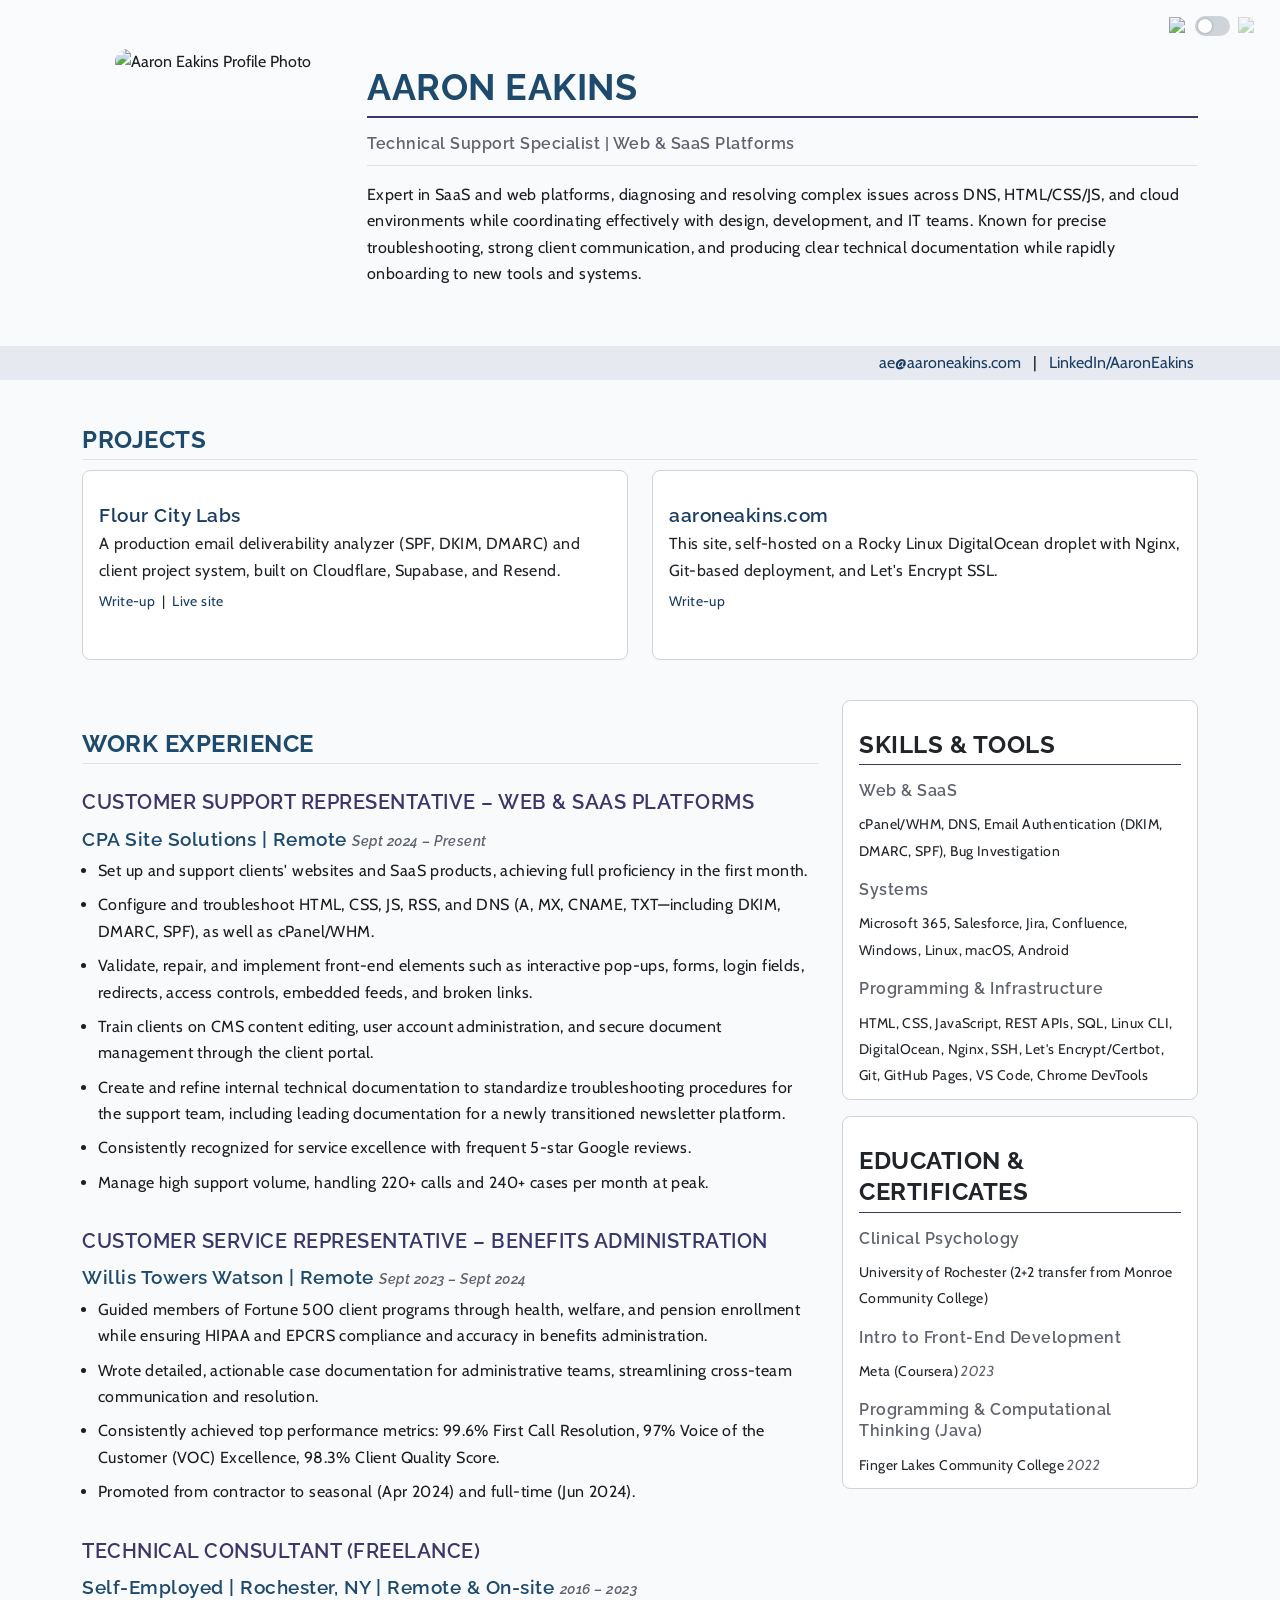
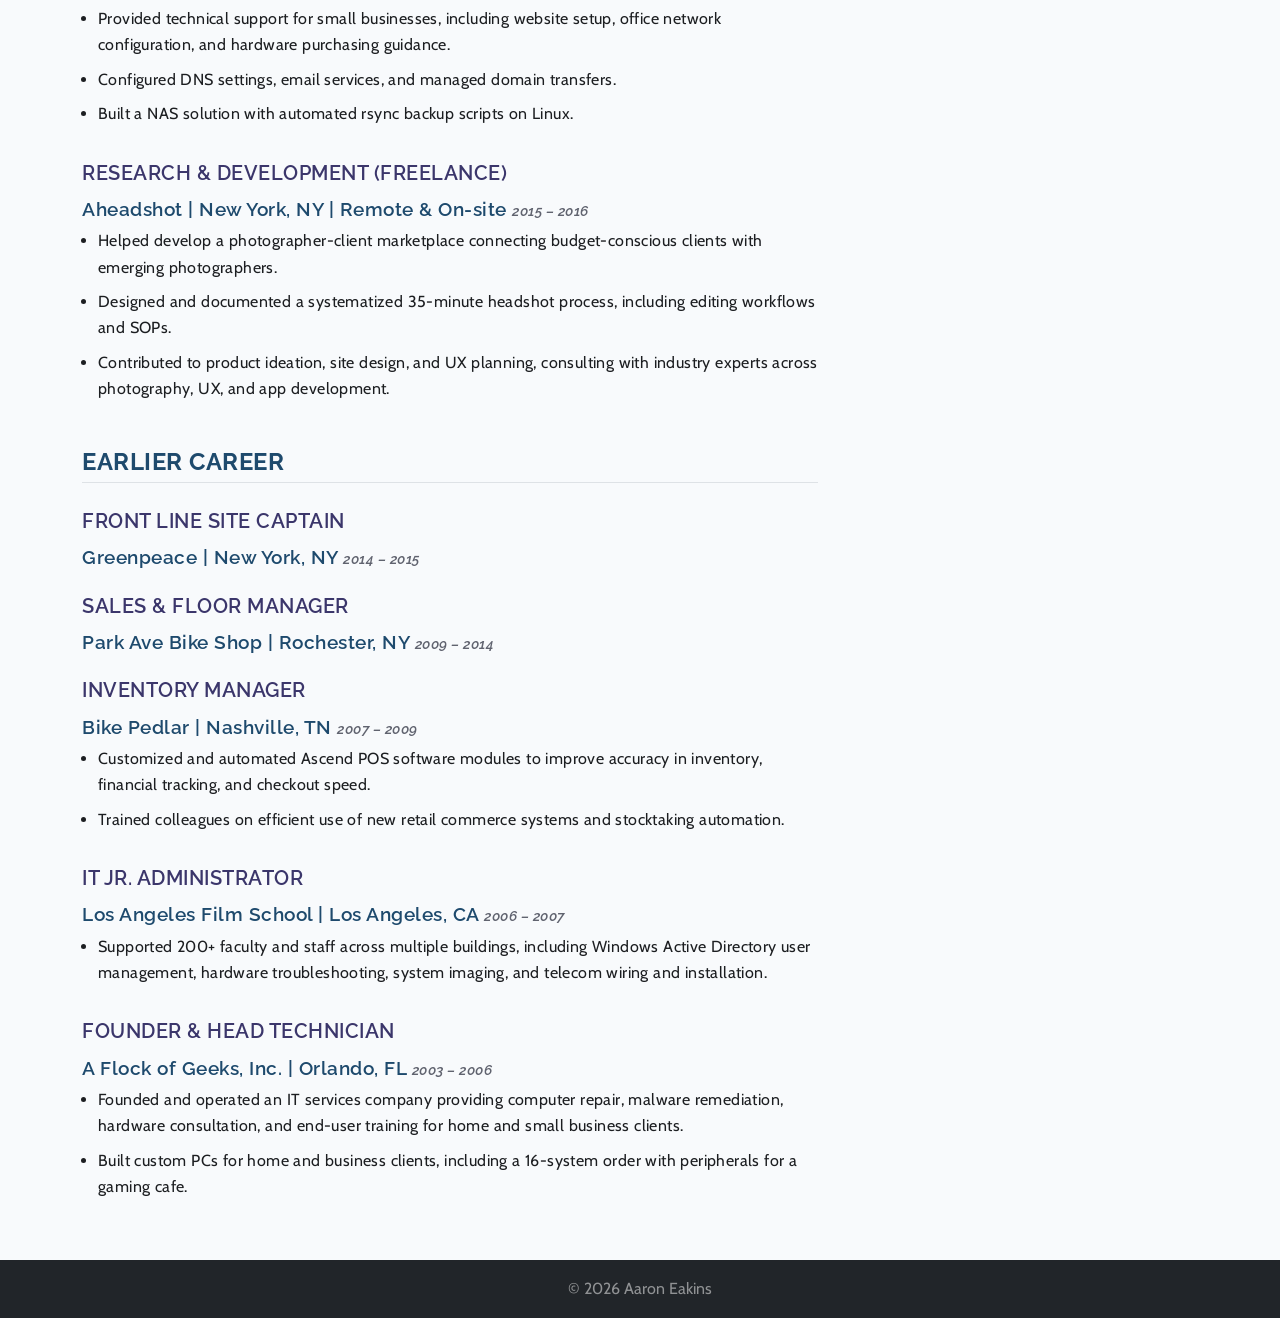
==== index.html @ 8c43c54a "Adding project pages for flourcitylabs.com and aaroneakins.com" ====
<!DOCTYPE html>
<html lang="en">

<head>
	<meta charset="UTF-8" />
	<meta name="viewport" content="width=device-width, initial-scale=1">
	<title>Aaron Eakins Resume</title>
	<meta property="og:title" content="Aaron Eakins — Technical Support Specialist">
	<meta property="og:description"
		content="Portfolio site for Aaron Eakins, a Technical Support Specialist with hands-on experience in HTML, CSS, JavaScript, DNS, and SaaS platform troubleshooting.">
	<meta property="og:image" content="https://aaroneakins.com/img/preview.jpg">
	<meta property="og:url" content="https://aaroneakins.com">
	<meta property="og:type" content="website">
	<link href="https://cdn.jsdelivr.net/npm/bootstrap@5.3.0-alpha1/dist/css/bootstrap.min.css" rel="stylesheet"
		integrity="sha384-GLhlTQ8iRABdZLl6O3oVMWSktQOp6b7In1Zl3/Jr59b6EGGoI1aFkw7cmDA6j6gD" crossorigin="anonymous">
	<script>
		(() => {
			const saved = localStorage.getItem('theme');
			const systemDark = window.matchMedia('(prefers-color-scheme: dark)').matches;
			const theme = saved || (systemDark ? 'dark' : 'light');
			document.documentElement.setAttribute('data-theme', theme);
		})();
	</script>

	<link href="https://fonts.googleapis.com/css2?family=Cabin:wght@400;500&family=Raleway:wght@600;700&display=swap"
		rel="stylesheet">
	<link href="styles.css" rel="stylesheet">
	<!-- <script src="js/hex.js" defer></script> -->
	<script src="js/sticky-nav.js" defer></script>
	<script src="js/theme.js" defer></script>
</head>

<body>

	<!-- <svg id="hexBackground" xmlns="http://www.w3.org/2000/svg"></svg> -->
	<div class="theme-toggle">
		<img src="img/sun-regular-full.svg" alt="Light mode" class="icon-sun">
		<input type="checkbox" id="theme-switch" aria-label="Toggle dark mode">
		<img src="img/moon-regular-full.svg" alt="Dark mode" class="icon-moon">
		<span class="slider"></span>
	</div>

	<header class="bg-gradient hero-header py-5">
		<div class="container">
			<div class="row">

				<div class="col-md-3 text-center text-md-left mb-3">
					<img style="border-radius: 20px;" class="img-fluid" src="img/aaron.jpg"
						alt="Aaron Eakins Profile Photo" />
				</div>
				<div class="col-md-9">
					<h1>Aaron Eakins</h1>
					<h5>Technical Support Specialist | Web & SaaS Platforms</h5>
					<p class="border-top pt-3 intro-text">
						Expert in SaaS and web platforms, diagnosing and resolving complex
						issues across DNS, HTML/CSS/JS, and cloud environments while
						coordinating effectively with design, development, and IT teams. Known
						for precise troubleshooting, strong client communication, and producing
						clear technical documentation while rapidly onboarding to new tools and
						systems.
					</p>
				</div>
			</div>
		</div>
	</header>

	<nav class="sticky-nav">
		<div class="container">
			<div class="row align-items-center p-1">
				<div class="col-auto d-flex pb-2 pb-md-0 nav-hide align-items-center">
					<h3 class="m-0">Aaron Eakins<small class="ms-2"> - Technical Support Specialist</small></h3>

				</div>
				<div class="col-auto ms-auto pb-md-0">
					<a href="mailto:ae@aaroneakins.com">ae@aaroneakins.com</a>
					<span class="px-2">|</span>
					<a href="https://www.linkedin.com/in/aaroneakins/" target="_blank">LinkedIn/AaronEakins</a>
				</div>
			</div>
		</div>
	</nav>

	<main class="container mt-3">
		<div class="row mb-4">
			<div class="col-12">
				<h2 class="border-bottom">Projects</h2>
			</div>
			<div class="col-md-6 mb-3">
				<div class="card h-100">
					<div class="card-body">
						<h4 class="mb-1"><a href="flour-city-labs.html">Flour City Labs</a></h4>
						<p class="mb-1">A production email deliverability analyzer (SPF, DKIM, DMARC) and client project
							system, built on Cloudflare, Supabase, and Resend.</p>
						<p class="mb-0"><small><a href="flour-city-labs.html">Write-up</a> &nbsp;|&nbsp; <a
									href="https://flourcitylabs.com" target="_blank" rel="noopener">Live
									site</a></small></p>
					</div>
				</div>
			</div>
			<div class="col-md-6 mb-3">
				<div class="card h-100">
					<div class="card-body">
						<h4 class="mb-1"><a href="site-infrastructure.html">aaroneakins.com</a></h4>
						<p class="mb-1">This site, self-hosted on a Rocky Linux DigitalOcean droplet with Nginx,
							Git-based deployment, and Let's Encrypt SSL.</p>
						<p class="mb-0"><small><a href="site-infrastructure.html">Write-up</a></small></p>
					</div>
				</div>
			</div>
		</div>
		<div class="row">
			<div class="col-lg-8 mb-3 work-experience">
				<h2 class="border-bottom">Work Experience</h2>

				<div class="work-summary">
					<div class="row">
						<div>
							<h3>Customer Support Representative – Web & SaaS Platforms</h3>
							<h4>CPA Site Solutions | Remote
								<span class="resume-dates text-muted">Sept 2024 – Present</span>
							</h4>
							<ul>
								<li>Set up and support clients' websites and SaaS products, achieving full
									proficiency in the first month.</li>
								<li>Configure and troubleshoot HTML, CSS, JS, RSS, and DNS (A, MX, CNAME, TXT—including
									DKIM, DMARC, SPF), as well as cPanel/WHM.</li>
								<li>Validate, repair, and implement front-end elements such as interactive pop-ups,
									forms, login fields, redirects, access controls, embedded feeds, and broken links.
								</li>
								<li>Train clients on CMS content editing, user account administration, and secure
									document management through the client portal.</li>
								<li>Create and refine internal technical documentation to standardize troubleshooting
									procedures for the support team, including leading documentation for a newly
									transitioned newsletter platform.</li>
								<li>Consistently recognized for service excellence with frequent 5-star Google reviews.
								</li>
								<li>Manage high support volume, handling 220+ calls and 240+ cases per month at peak.
								</li>
							</ul>
						</div>
					</div>

					<div class="row">
						<div>
							<h3>Customer Service Representative – Benefits Administration</h3>
							<h4>Willis Towers Watson | Remote
								<span class="resume-dates text-muted">Sept 2023 – Sept 2024</span>
							</h4>
							<ul>
								<li>Guided members of Fortune 500 client programs through health, welfare, and pension
									enrollment while ensuring HIPAA and EPCRS compliance and accuracy in benefits
									administration.</li>
								<li>Wrote detailed, actionable case documentation for administrative teams, streamlining
									cross-team communication and resolution.</li>
								<li>Consistently achieved top performance metrics: 99.6% First Call Resolution, 97%
									Voice of the Customer (VOC) Excellence, 98.3% Client Quality Score.</li>
								<li>Promoted from contractor to seasonal (Apr 2024) and full-time (Jun 2024).</li>
							</ul>
						</div>
					</div>

					<div class="row">
						<div>
							<h3>Technical Consultant (Freelance)</h3>
							<h4>Self-Employed | Rochester, NY | Remote & On-site
								<span class="resume-dates text-muted">2016 – 2023</span>
							</h4>
							<ul>
								<li>Provided technical support for small businesses, including website setup, office
									network configuration, and hardware purchasing guidance.</li>
								<li>Configured DNS settings, email services, and managed domain transfers.</li>
								<li>Built a NAS solution with automated rsync backup scripts on Linux.</li>
							</ul>
						</div>
					</div>

					<div class="row">
						<div>
							<h3>Research & Development (Freelance)</h3>
							<h4>Aheadshot | New York, NY | Remote & On-site
								<span class="resume-dates text-muted">2015 – 2016</span>
							</h4>
							<ul>
								<li>Helped develop a photographer-client marketplace connecting budget-conscious clients
									with emerging photographers.</li>
								<li>Designed and documented a systematized 35-minute headshot process, including editing
									workflows and SOPs.</li>
								<li>Contributed to product ideation, site design, and UX planning, consulting with
									industry experts across photography, UX, and app development.</li>
							</ul>
						</div>
					</div>

					<h2 class="border-bottom">Earlier Career</h2>

					<div class="row">
						<div>
							<h3>Front Line Site Captain</h3>
							<h4>Greenpeace | New York, NY
								<span class="resume-dates text-muted">2014 – 2015</span>
							</h4>
						</div>
					</div>

					<div class="row">
						<div>
							<h3>Sales & Floor Manager</h3>
							<h4>Park Ave Bike Shop | Rochester, NY
								<span class="resume-dates text-muted">2009 – 2014</span>
							</h4>
						</div>
					</div>

					<div class="row">
						<div>
							<h3>Inventory Manager</h3>
							<h4>Bike Pedlar | Nashville, TN
								<span class="resume-dates text-muted">2007 – 2009</span>
							</h4>
							<ul>
								<li>Customized and automated Ascend POS software modules to improve accuracy in
									inventory, financial tracking, and checkout speed.</li>
								<li>Trained colleagues on efficient use of new retail commerce systems and stocktaking
									automation.</li>
							</ul>
						</div>
					</div>

					<div class="row">
						<div>
							<h3>IT Jr. Administrator</h3>
							<h4>Los Angeles Film School | Los Angeles, CA
								<span class="resume-dates text-muted">2006 – 2007</span>
							</h4>
							<ul>
								<li>Supported 200+ faculty and staff across multiple buildings, including Windows Active
									Directory user management, hardware troubleshooting, system imaging, and telecom
									wiring and installation.</li>
							</ul>
						</div>
					</div>

					<div class="row">
						<div>
							<h3>Founder & Head Technician</h3>
							<h4>A Flock of Geeks, Inc. | Orlando, FL
								<span class="resume-dates text-muted">2003 – 2006</span>
							</h4>
							<ul>
								<li>Founded and operated an IT services company providing computer repair, malware
									remediation, hardware consultation, and end-user training for home and small
									business clients.</li>
								<li>Built custom PCs for home and business clients, including a 16-system order with
									peripherals for a gaming cafe.</li>
							</ul>
						</div>
					</div>
				</div>
			</div>

			<!-- Right column -->
			<div class="col-lg-4 mb-5">
				<div class="card mb-3">
					<div class="card-body py-0">
						<h2 class="card-title">Skills & Tools</h2>
						<div class="my-2">
							<h5>Web & SaaS</h5>
							<p><small>cPanel/WHM, DNS, Email Authentication (DKIM, DMARC, SPF), Bug
									Investigation</small></p>
						</div>
						<div class="my-2">
							<h5>Systems</h5>
							<p><small>Microsoft 365, Salesforce, Jira, Confluence, Windows, Linux, macOS,
									Android</small></p>
						</div>
						<div class="my-2">
							<h5>Programming & Infrastructure</h5>
							<p><small>HTML, CSS, JavaScript, REST APIs, SQL, Linux CLI, DigitalOcean, Nginx, SSH, Let's
									Encrypt/Certbot, Git, GitHub Pages, VS Code, Chrome DevTools</small></p>
						</div>
					</div>
				</div>

				<div class="card mb-3">
					<div class="card-body py-0">
						<h2 class="card-title">Education & Certificates</h2>
						<div class="my-2">
							<h5>Clinical Psychology</h5>
							<p><small>University of Rochester (2+2 transfer from Monroe Community College)</small></p>
						</div>
						<div class="my-2">
							<h5>Intro to Front-End Development</h5>
							<p><small>Meta (Coursera)
									<span class="resume-dates text-muted">2023</span></small></p>
						</div>
						<div class="my-2">
							<h5>Programming & Computational Thinking (Java)</h5>
							<p><small>Finger Lakes Community College
									<span class="resume-dates text-muted">2022</span></small></p>
						</div>
					</div>
				</div>

			</div>

		</div>

	</main>

	<footer class="bg-dark text-white-50 text-center">
		<div class="container">
			<div class="row p-3">
				<div class="col-md text-md-center pb-2 pb-md-0">
					&copy; <span id="year"></span> Aaron Eakins
				</div>
			</div>
		</div>
	</footer>

	<script>
		document.getElementById("year").textContent = new Date().getFullYear();
	</script>

</body>

</html>
---- styles.css ----
/* LIGHT THEME */
/* LIGHT THEME */
:root {
  --bs-secondary-color: var(--text-muted);
  /* Base */
  --bg: #f8fafc;               /* clean neutral base */
  --text: #1c1e21;             /* near-black */
  --text-muted: #60636f;       /* soft slate gray */
  --text-accent: #1e4a6d;      /* strong header/nav text */

  /* Surfaces */
  --card-bg: #ffffff;
  --nav-bg: #e6e9ef;

  /* Accents */
  --accent: #1a3d63;           /* deep navy accent */
  --accent-light: #3b366b;     /* steel blue highlight */
  --accent-faint: #c5d9eb;     /* subtle hover tint */
  --link: #1a3d63;
  --link-hover: #0a1931;

  /* Borders and dividers */
  --border: #cfd4da;

  /* Background gradient tones */
  --bg1: #fbf9e4;
  --bg2: #b3cfe5;
}

/* DARK THEME */
[data-theme="dark"] {
  --bs-secondary-color: var(--text-muted);
  /* Base */
  --bg: #1d2746;
  --text: #d9dcf8;
  --text-muted: #bdc4e9;
  --text-accent: #e5e9ff;

  /* Surfaces */
  --card-bg: #242633;
  --nav-bg: #131722;

  /* Accents */
  --accent: #5b88b2;           /* balanced blue highlight */
  --accent-light: #b3cfe5;     /* softer glow */
  --accent-faint: #2a3858;     /* faint hover background */
  --link: #b3cfe5;
  --link-hover: #7fb0d6;

  /* Borders and dividers */
  --border: #353a3e;

  /* Background gradient tones */
  --bg1: #121212;
  --bg2: #1a3d63;
}


/* BASE ELEMENTS */
body {
  font-family: 'Cabin', sans-serif;
  font-size: 1rem;
  line-height: 1.6;
  background-color: var(--bg);
  color: var(--text);
  transition: background-color 0.3s, color 0.3s;
}

.card {
  background-color: var(--card-bg);
  border: 1px solid var(--border);
  border-radius: 0.5rem;
}

a {
  color: var(--link);
  text-decoration: none;
  transition: color 0.25s;
}

a:hover {
  color: var(--link-hover);
}

.theme-toggle {
  position: absolute;
  top: 1rem;
  right: 1rem;
  display: flex;
  align-items: center;
  gap: 0.5rem;
  z-index: 20;
  user-select: none;
}

/* icons */
.theme-toggle img {
  width: 18px;
  height: 18px;
  object-fit: contain;
  opacity: 0.9;
  transition: opacity 0.3s ease, filter 0.3s ease;
}

/* Light theme */
:root .theme-toggle img {
  filter: none;
}

/* Dark theme: invert icons to light */
[data-theme="dark"] .theme-toggle img {
  filter: invert(1) brightness(1.2);
}

/* icon dimming based on toggle state */
.theme-toggle input:checked~.icon-sun {
  opacity: 0.4;
}

.theme-toggle input:not(:checked)~.icon-moon {
  opacity: 0.4;
}

/* toggle track */
.theme-toggle input {
  appearance: none;
  -webkit-appearance: none;
  width: 35px;
  height: 20px;
  position: relative;
  background: var(--border);
  border-radius: 20px;
  cursor: pointer;
  outline: none;
  transition: background 0.3s ease;
}

/* slider knob */
.theme-toggle input::before {
  content: "";
  position: absolute;
  top: 3px;
  left: 3px;
  width: 14px;
  height: 14px;
  border-radius: 50%;
  background: var(--card-bg);
  box-shadow: 0 0 3px rgba(0, 0, 0, 0.3);
  transition: transform 0.3s ease, background 0.3s ease;
}

.theme-toggle input:checked {
  background: var(--accent-light);
}

.theme-toggle input:checked::before {
  transform: translateX(15px);
}

/* TYPOGRAPHY */
p {
  letter-spacing: 0.4px;
}

h1, h2, h3, h4, h5 {
  font-family: 'Raleway', sans-serif;
  color: var(--text-accent);
  letter-spacing: 0.5px;
  margin-top: 1rem;
  margin-bottom: 0.6rem;
  line-height: 1.3;
}

h1 {
  font-size: 2.25rem;
  font-weight: 700;
  text-transform: uppercase;
  border-bottom: 2px solid var(--accent-light);
  padding-bottom: 0.35rem;
}

h2 {
  font-size: 1.5rem;
  font-weight: 700;
  text-transform: uppercase;
  border-bottom: 1px solid var(--accent-light);
  padding-bottom: 0.25rem;
  margin-top: 1.75rem;
}

h3 {
  font-size: 1.25rem;
  font-weight: 600;
  text-transform: uppercase;
  color: var(--accent-light);
}

h4 {
  font-size: 1.2rem;
  font-weight: 600;
  /* text-transform: uppercase; */
  margin-top: 1rem;
  margin-bottom: 0.4rem;
}

h5 {
  font-size: 1rem;
  font-weight: 600;
  color: var(--text-muted);
}

p, li {
  font-size: 1rem;
  line-height: 1.65;
  letter-spacing: 0.4px;
  margin-top: 0;
  margin-bottom: 0.65rem;
}

ul li {
  margin-bottom: 0.5rem;
}


.text-muted {
  color: var(--text-muted);
}

.accent {
  color: var(--accent);
}

.intro-text,
.work-summary {
  text-align: left;
}

.work-summary ul {
  margin-left: 0;
  padding-left: 1rem;
}

/* WORK EXPERIENCE */
.work-experience h4 {
  margin-top: .7rem;
  /* margin-bottom: 0.3rem; */
}

.work-experience p {
  margin-top: 0;
  margin-bottom: 0.4rem;
}

.work-experience ul {
  margin-top: 0.25rem;
  margin-bottom: 1rem;
}

.resume-dates {
  font-size: 0.9rem;
  font-style: italic;
}

section, .card, .work-summary {
  margin-bottom: 1.75rem;
}

/* RESPONSIVE */
@media (max-width: 576px) {
  h1 {
    font-size: 1.75rem;
  }

  h2 {
    font-size: 1.25rem;
  }

  p,
  li {
    font-size: 0.95rem;
  }

  .intro-text {
    padding-left: 0.75rem;
    padding-right: 0.75rem;
  }

  .work-experience {
    padding-left: 1.25rem;
    padding-right: 1.25rem;
  }
}

/* NAVIGATION */
nav {
  position: relative;
  top: auto;
  z-index: 50;
  background-color: var(--nav-bg);
  backdrop-filter: blur(8px);
}

/* Base: hidden on all screens */

@media (max-width: 991.98px) {
  .nav-hide {
    display: none !important;
  }
}

/* Desktop: keep hidden until stuck */
@media (min-width: 992px) {
    nav {
    position: sticky;
    top: 0;
    z-index: 50;
  }
  
  .nav-hide {
    opacity: 0;
    transform: translateY(-6px);
    visibility: hidden;
    transition: opacity 300ms ease, transform 250ms ease;
  }

  nav.stuck .nav-hide {
    opacity: 1;
    transform: translateY(0);
    visibility: visible;
  }
}

nav .nav-hide h4,
nav .nav-hide small {
  margin: 0;
  line-height: 1;
  font-size: 1rem;
  font-weight: 400;
  color: var(--text);
}

nav.stuck {
  background-color: var(--nav-bg);
  backdrop-filter: saturate(1.05) blur(4px);
  box-shadow: 0 2px 10px rgba(0, 0, 0, 0.18);
  transition: box-shadow 180ms ease, backdrop-filter 180ms ease;
  opacity: 95%;
}

[data-theme="dark"] nav.stuck {
  box-shadow: 0 2px 10px rgba(255, 255, 255, 0.1);
}

.nav-sentinel {
  display: block;
  width: 2px;
  height: 2px;
  visibility: hidden;
}

/* HEX BACKGROUND */
#hexBackground {
  position: fixed;
  top: 0;
  left: 0;
  width: 100%;
  height: 100%;
  z-index: -1;
  background: linear-gradient(135deg, var(--bg1), var(--bg2));
  transition: background 0.5s ease;
}
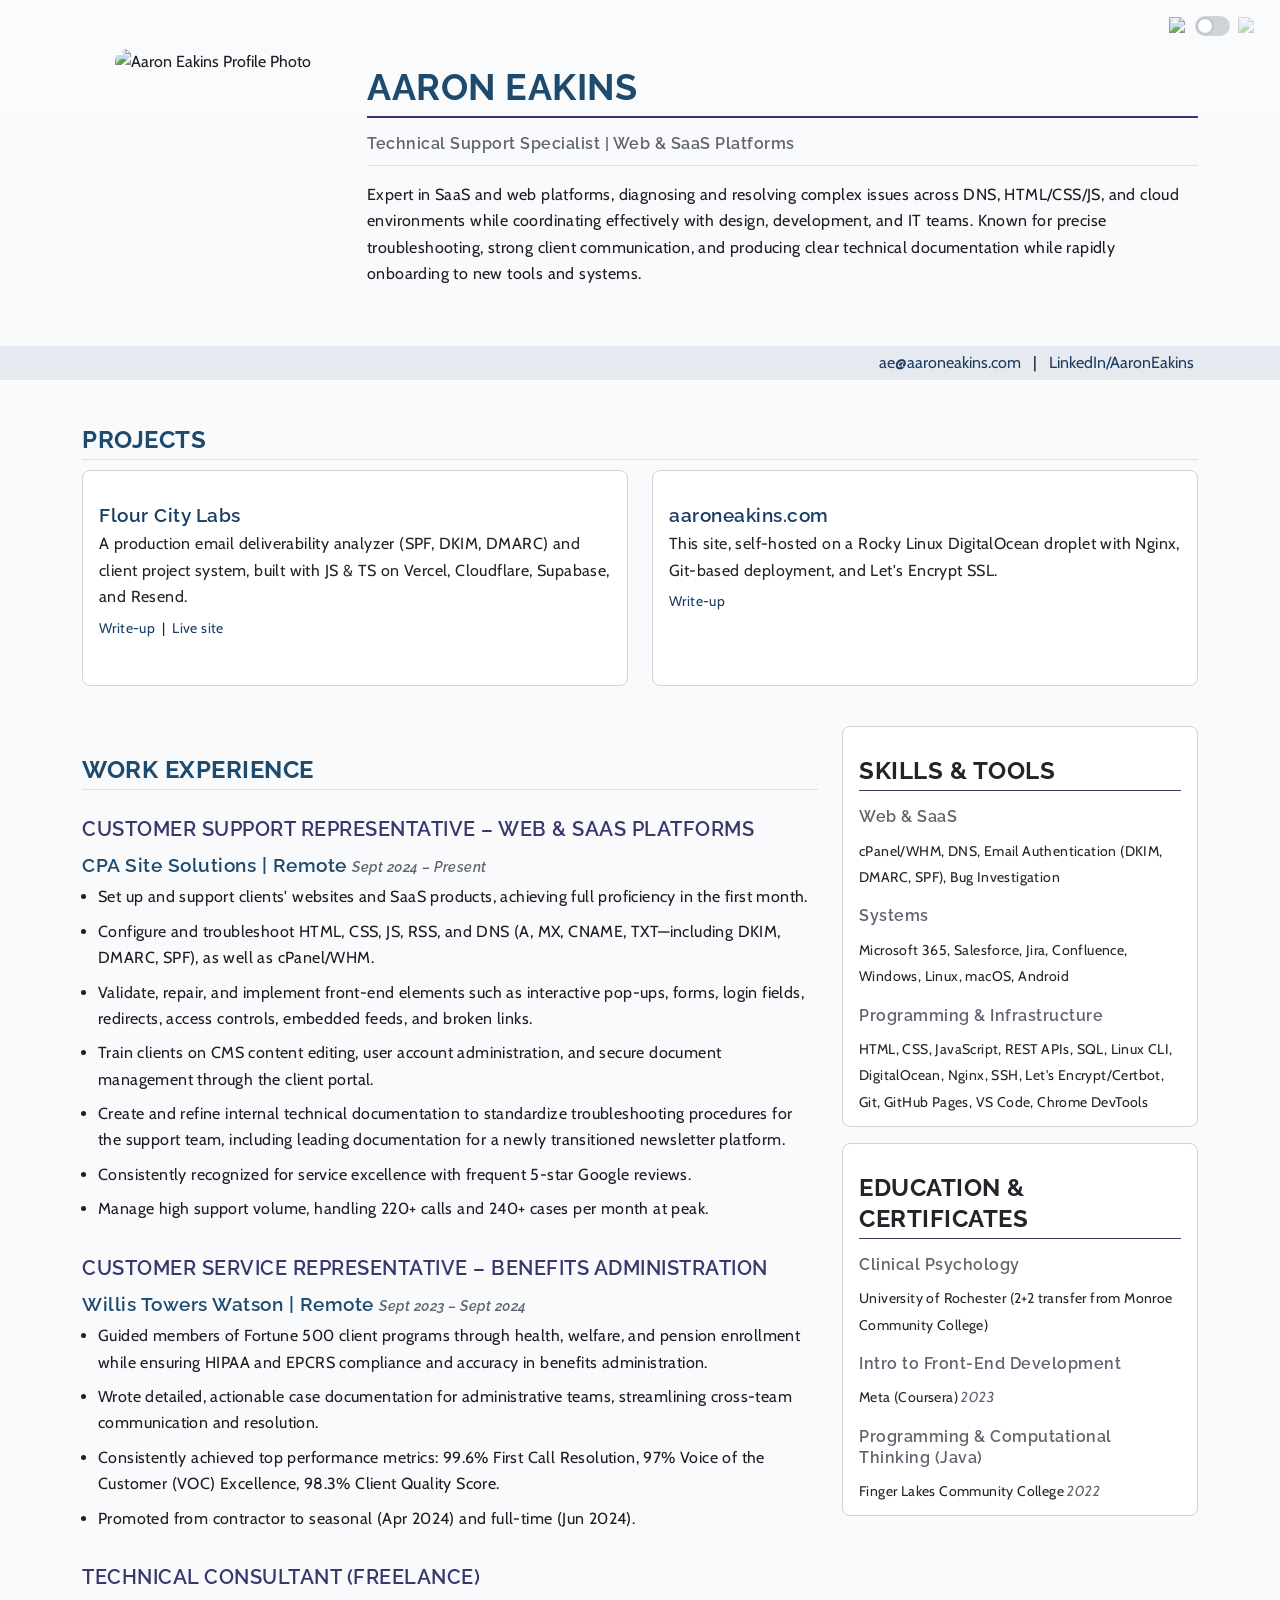
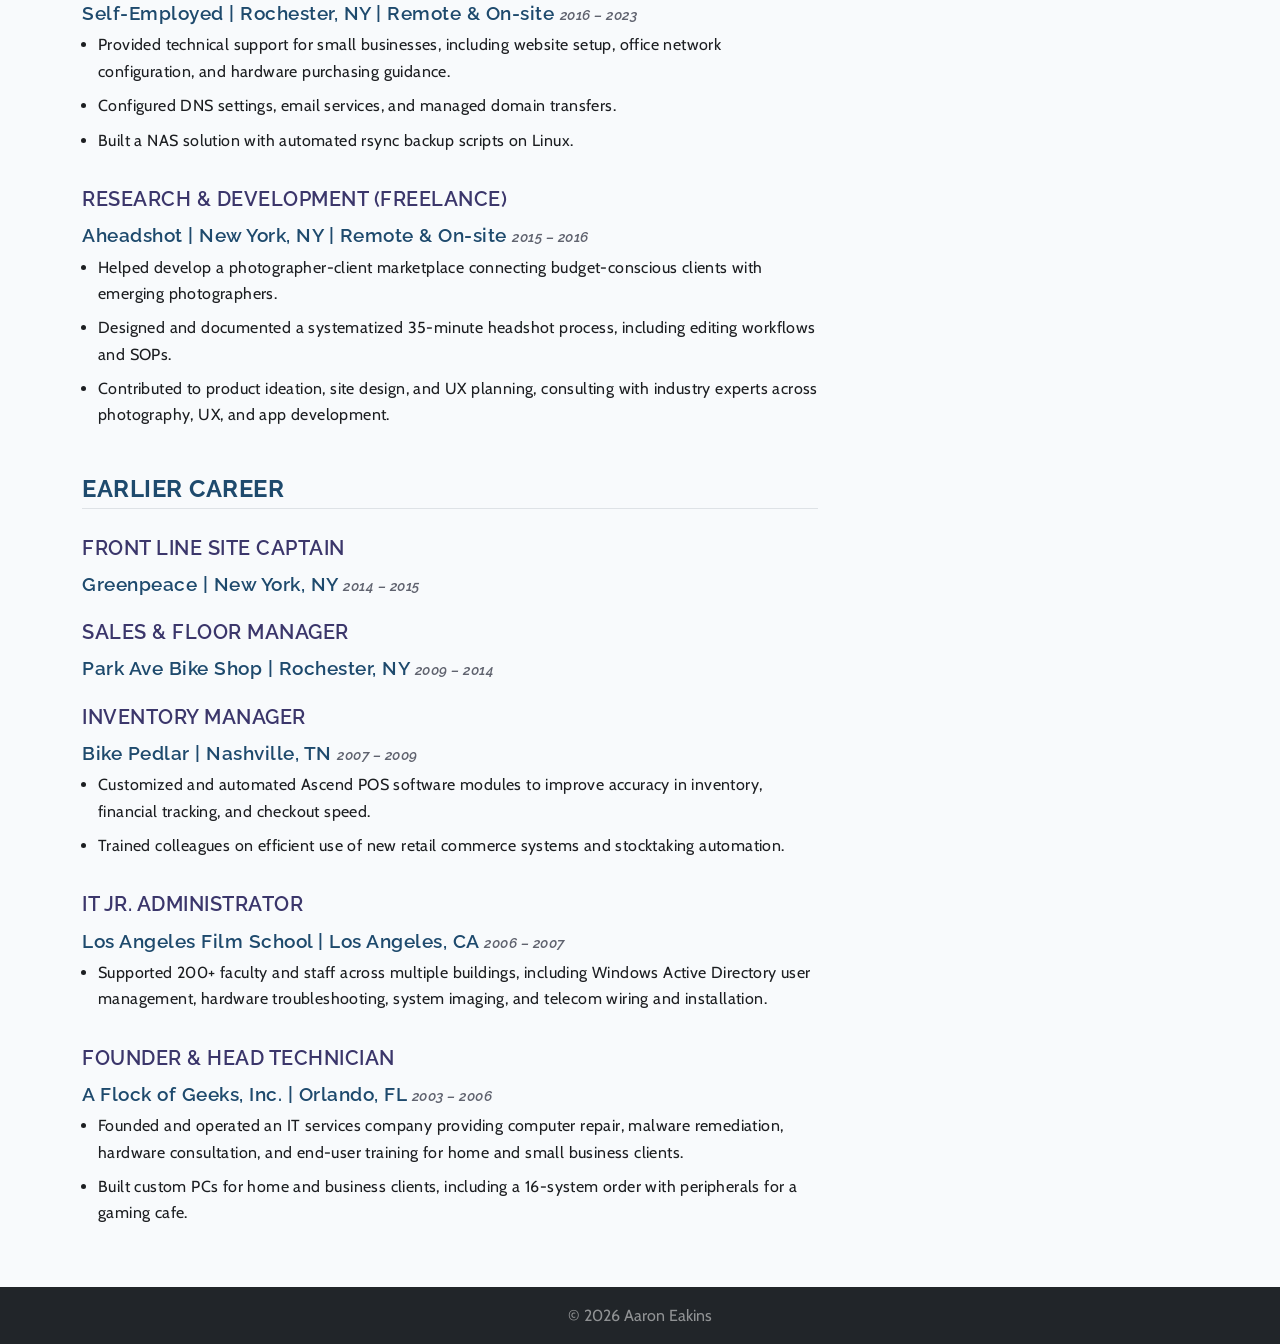
==== commit 81dd63f0: "fcl description update and link correctiont to site-infrastructure.html" ====
--- a/index.html
+++ b/index.html
@@ -90,7 +90,7 @@
 					<div class="card-body">
 						<h4 class="mb-1"><a href="flour-city-labs.html">Flour City Labs</a></h4>
 						<p class="mb-1">A production email deliverability analyzer (SPF, DKIM, DMARC) and client project
-							system, built on Cloudflare, Supabase, and Resend.</p>
+							system, built with JS & TS on Vercel, Cloudflare, Supabase, and Resend.</p>
 						<p class="mb-0"><small><a href="flour-city-labs.html">Write-up</a> &nbsp;|&nbsp; <a
 									href="https://flourcitylabs.com" target="_blank" rel="noopener">Live
 									site</a></small></p>
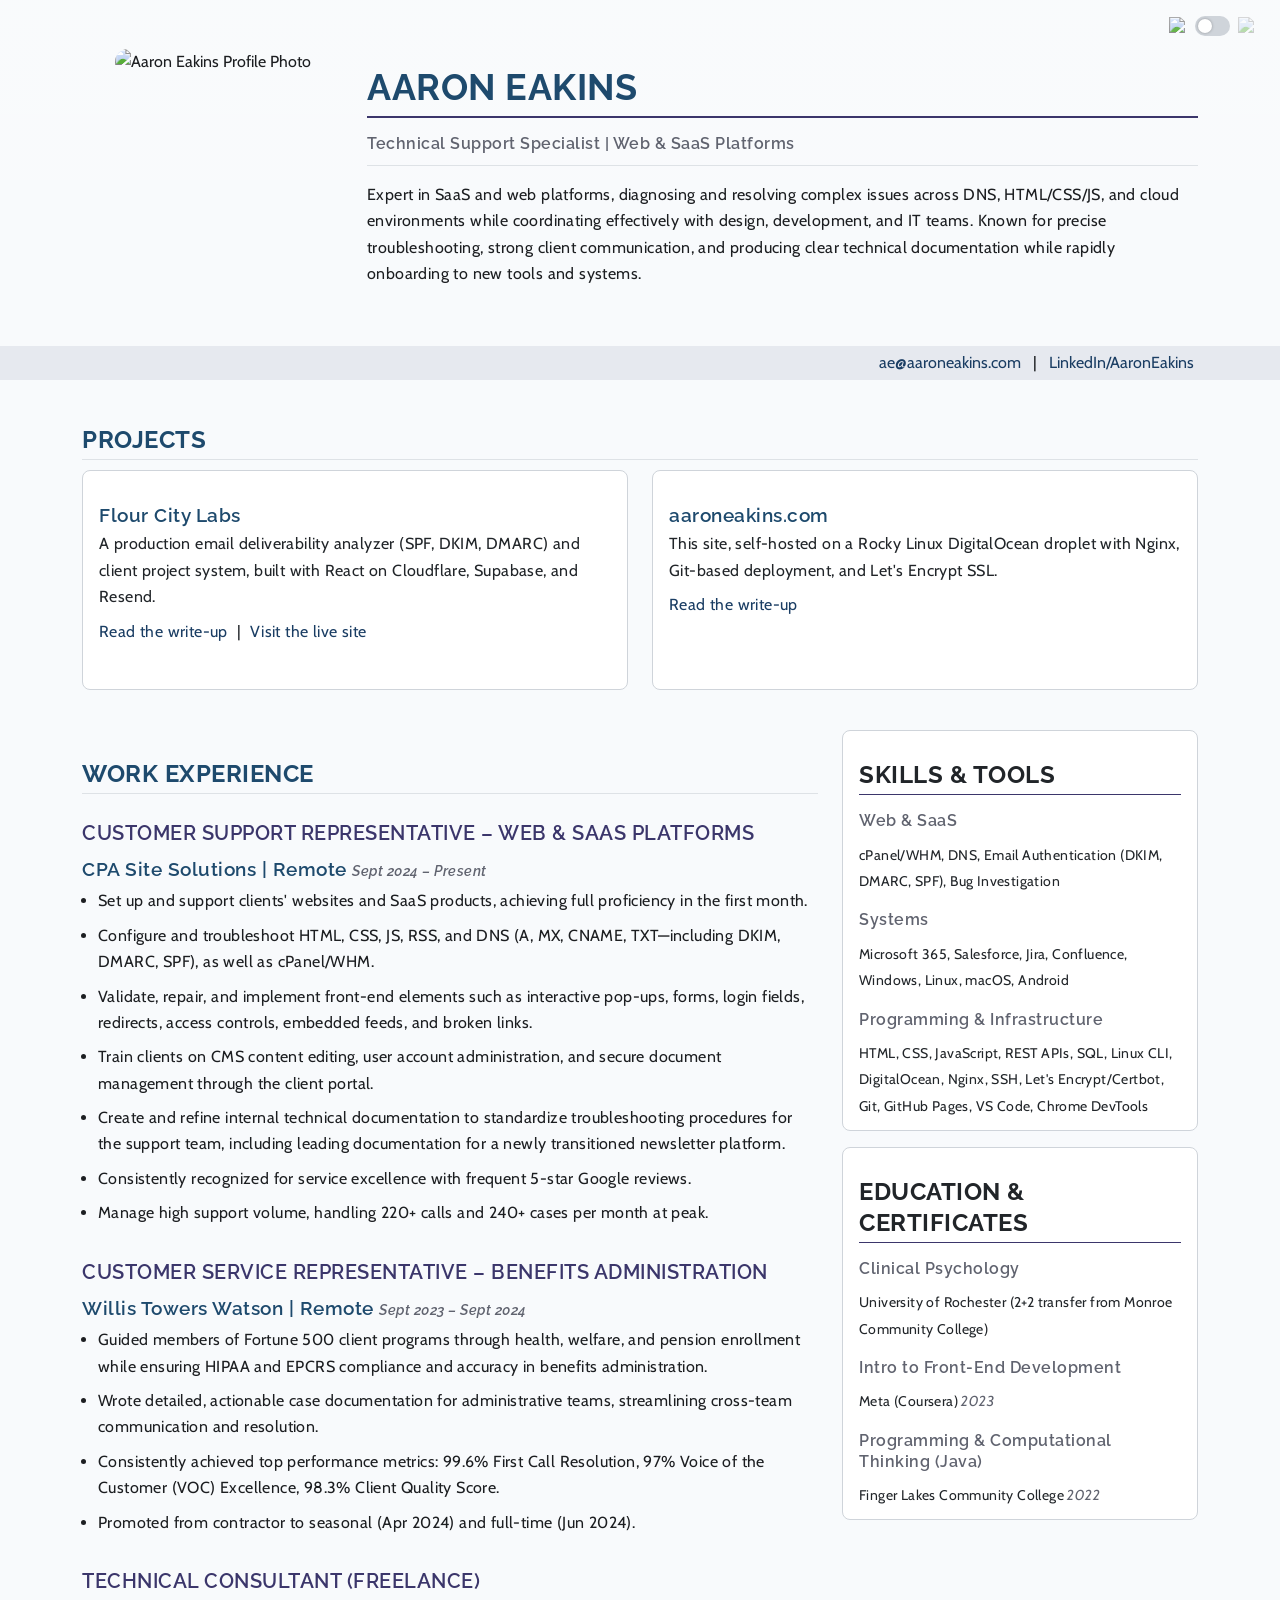
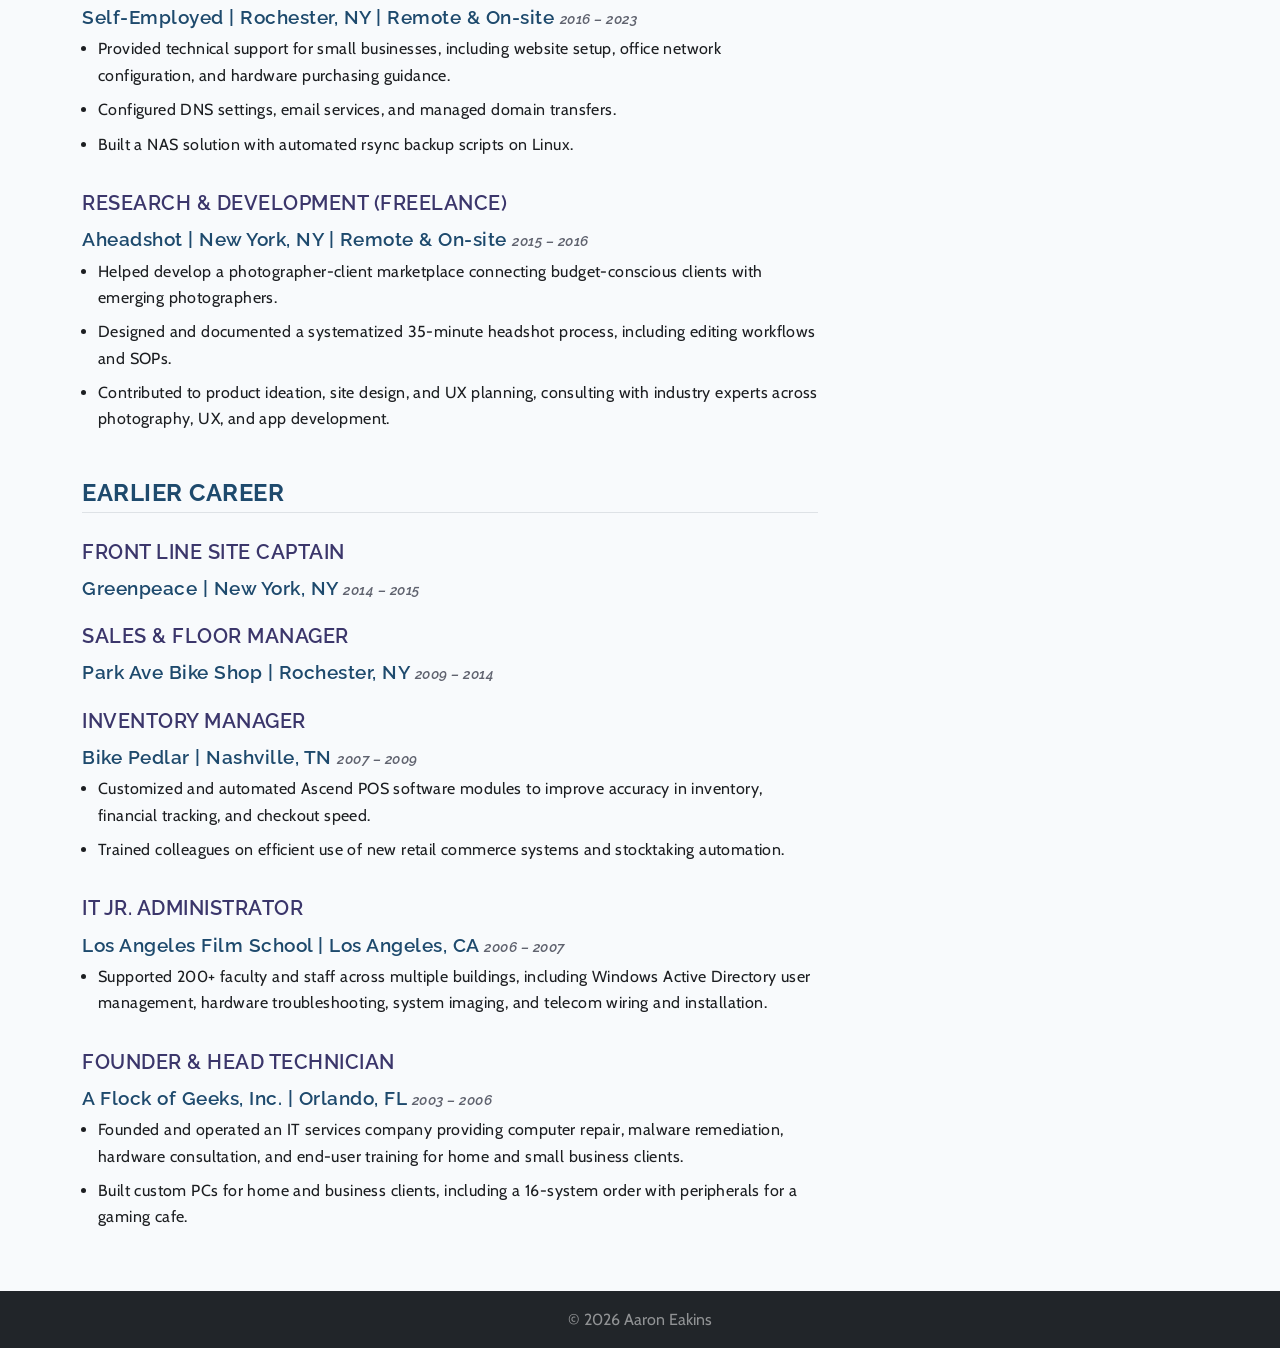
==== commit 7c838b98: "Finalize copy across FCL, site-infrastructure, and index project cards - flour-city-labs.html: add e" ====
--- a/index.html
+++ b/index.html
@@ -88,22 +88,18 @@
 			<div class="col-md-6 mb-3">
 				<div class="card h-100">
 					<div class="card-body">
-						<h4 class="mb-1"><a href="flour-city-labs.html">Flour City Labs</a></h4>
-						<p class="mb-1">A production email deliverability analyzer (SPF, DKIM, DMARC) and client project
-							system, built with JS & TS on Vercel, Cloudflare, Supabase, and Resend.</p>
-						<p class="mb-0"><small><a href="flour-city-labs.html">Write-up</a> &nbsp;|&nbsp; <a
-									href="https://flourcitylabs.com" target="_blank" rel="noopener">Live
-									site</a></small></p>
+						<h4 class="mb-1">Flour City Labs</h4>
+						<p class="mb-2">A production email deliverability analyzer (SPF, DKIM, DMARC) and client project system, built with React on Cloudflare, Supabase, and Resend.</p>
+						<p class="mb-0"><a href="flour-city-labs.html">Read the write-up</a> &nbsp;|&nbsp; <a href="https://flourcitylabs.com" target="_blank" rel="noopener">Visit the live site</a></p>
 					</div>
 				</div>
 			</div>
 			<div class="col-md-6 mb-3">
 				<div class="card h-100">
 					<div class="card-body">
-						<h4 class="mb-1"><a href="site-infrastructure.html">aaroneakins.com</a></h4>
-						<p class="mb-1">This site, self-hosted on a Rocky Linux DigitalOcean droplet with Nginx,
-							Git-based deployment, and Let's Encrypt SSL.</p>
-						<p class="mb-0"><small><a href="site-infrastructure.html">Write-up</a></small></p>
+						<h4 class="mb-1">aaroneakins.com</h4>
+						<p class="mb-2">This site, self-hosted on a Rocky Linux DigitalOcean droplet with Nginx, Git-based deployment, and Let's Encrypt SSL.</p>
+						<p class="mb-0"><a href="site-infrastructure.html">Read the write-up</a></p>
 					</div>
 				</div>
 			</div>
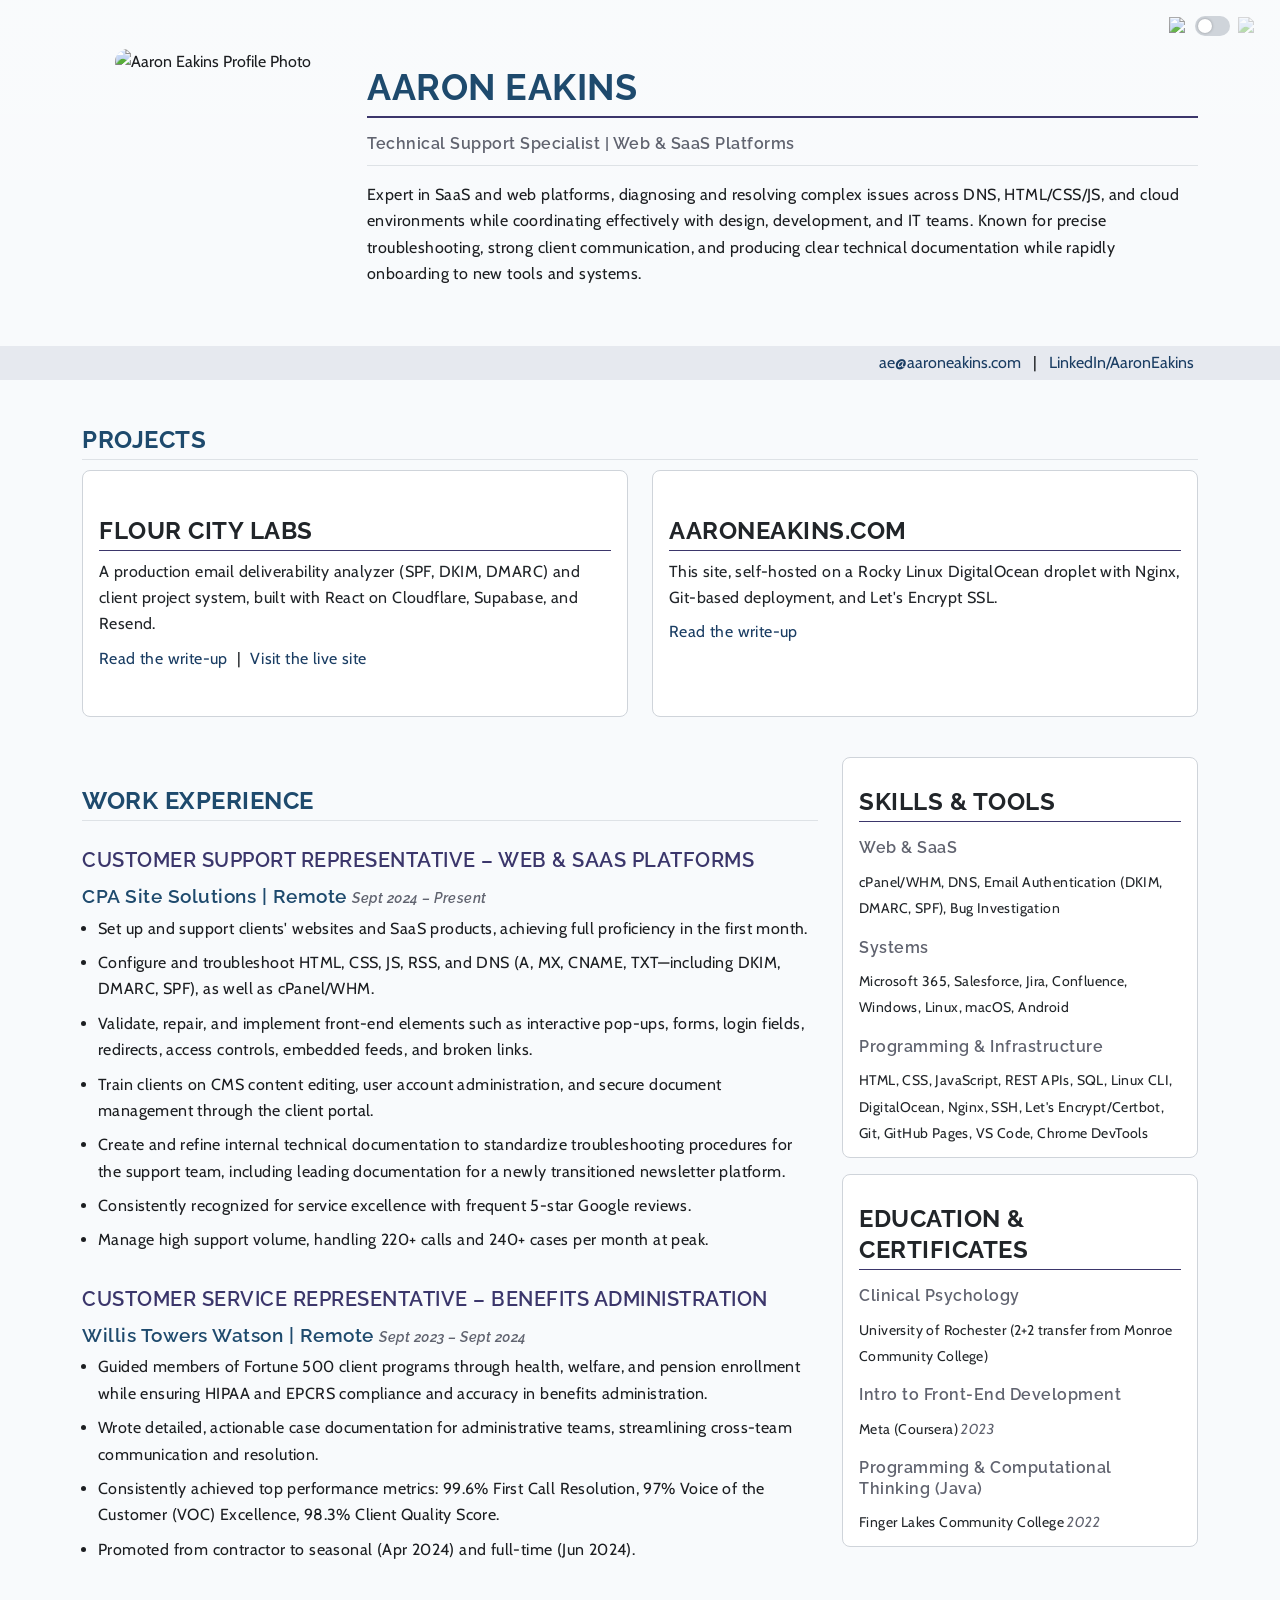
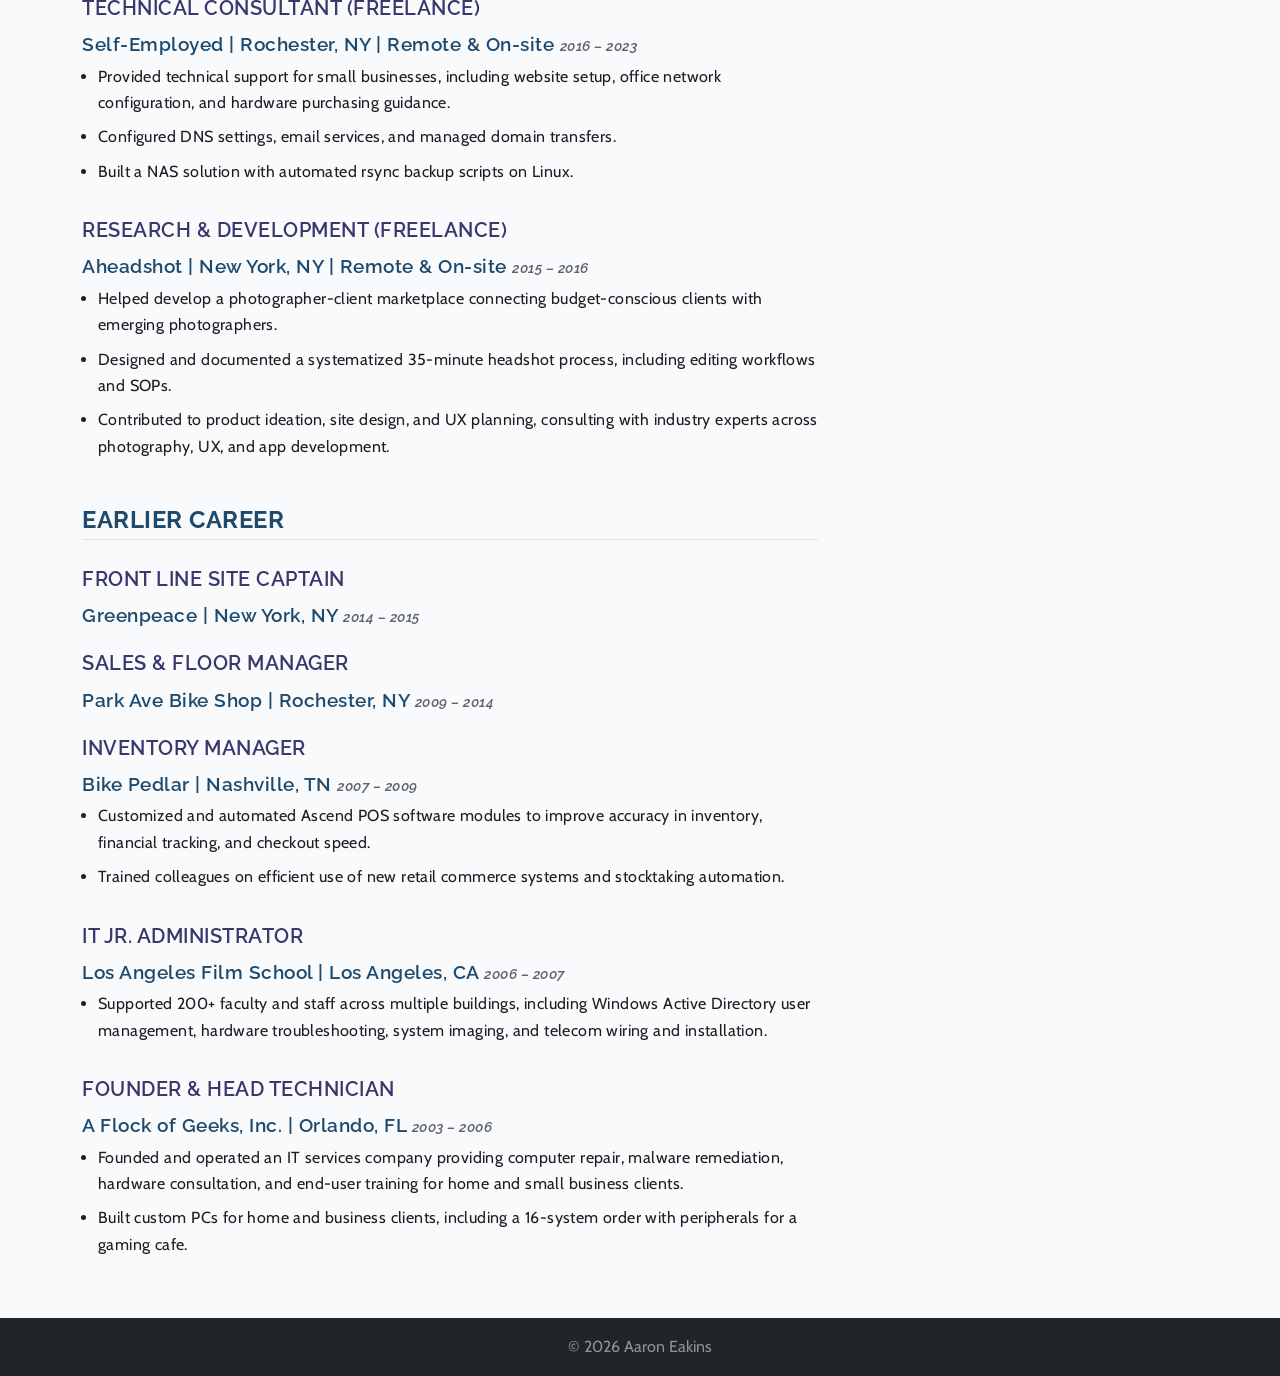
==== commit f73db258: "fix: correct mismatched heading tags on index project cards Both project cards opened <h2 class="car" ====
--- a/index.html
+++ b/index.html
@@ -88,7 +88,7 @@
 			<div class="col-md-6 mb-3">
 				<div class="card h-100">
 					<div class="card-body">
-						<h4 class="mb-1">Flour City Labs</h4>
+						<h2 class="card-title">Flour City Labs</h2>
 						<p class="mb-2">A production email deliverability analyzer (SPF, DKIM, DMARC) and client project system, built with React on Cloudflare, Supabase, and Resend.</p>
 						<p class="mb-0"><a href="flour-city-labs.html">Read the write-up</a> &nbsp;|&nbsp; <a href="https://flourcitylabs.com" target="_blank" rel="noopener">Visit the live site</a></p>
 					</div>
@@ -97,7 +97,7 @@
 			<div class="col-md-6 mb-3">
 				<div class="card h-100">
 					<div class="card-body">
-						<h4 class="mb-1">aaroneakins.com</h4>
+						<h2 class="card-title">aaroneakins.com</h2>
 						<p class="mb-2">This site, self-hosted on a Rocky Linux DigitalOcean droplet with Nginx, Git-based deployment, and Let's Encrypt SSL.</p>
 						<p class="mb-0"><a href="site-infrastructure.html">Read the write-up</a></p>
 					</div>
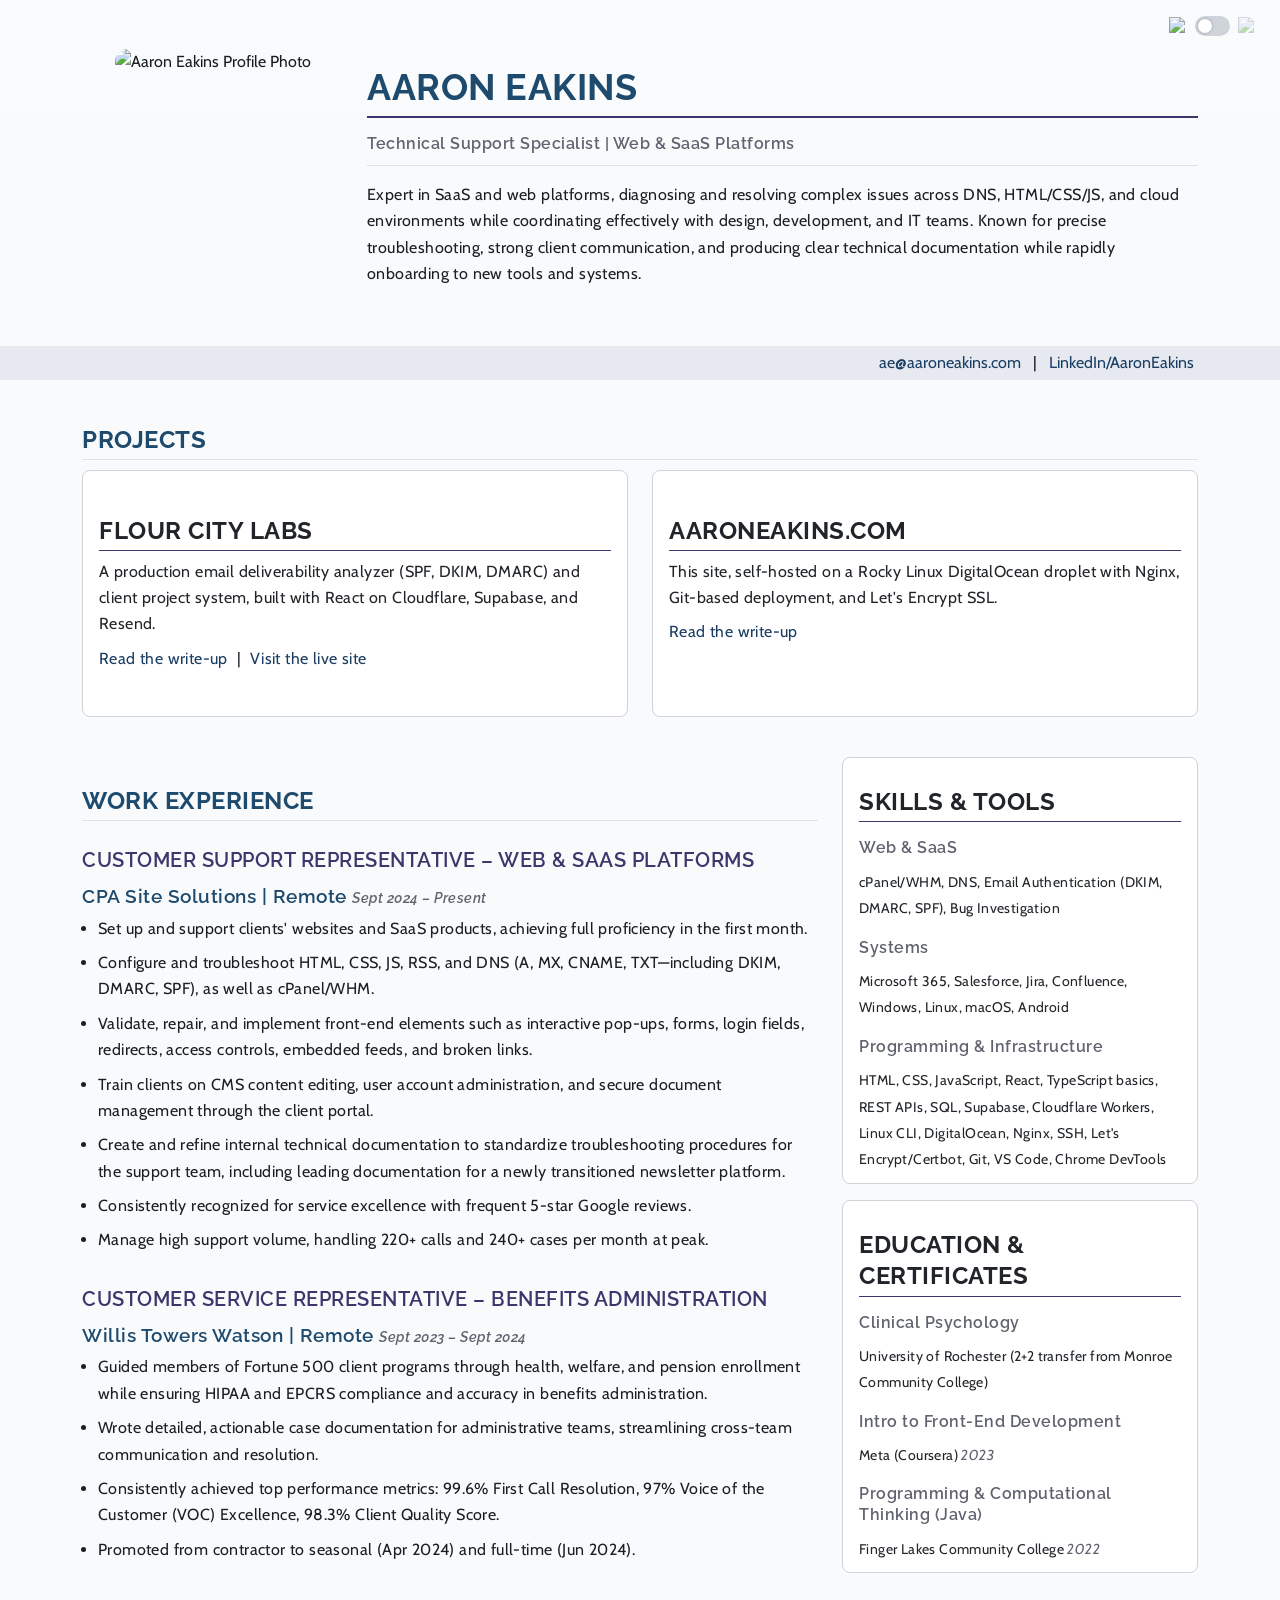
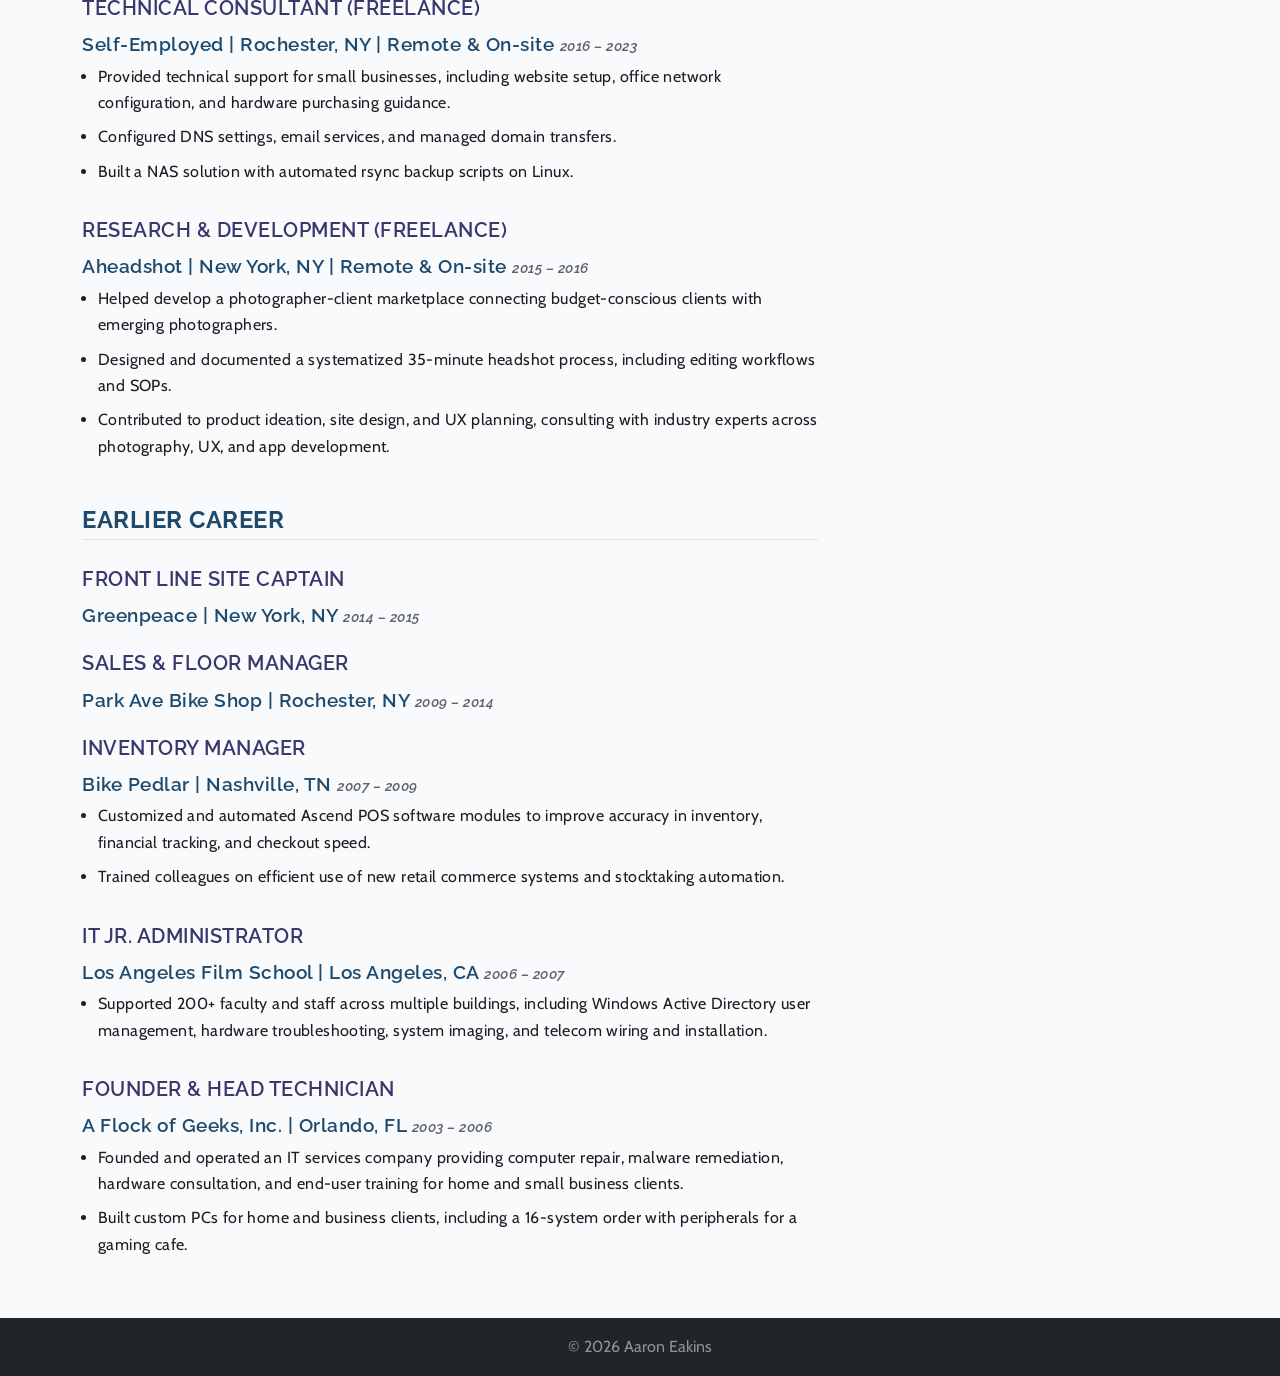
==== commit 8b3d2880: "Copy pass: FCL write-up reframe, skills sidebar, title tag - Rewrite the DNS comparison paragraph fo" ====
--- a/index.html
+++ b/index.html
@@ -4,7 +4,7 @@
 <head>
 	<meta charset="UTF-8" />
 	<meta name="viewport" content="width=device-width, initial-scale=1">
-	<title>Aaron Eakins Resume</title>
+	<title>Aaron Eakins | Technical Support Specialist</title>
 	<meta property="og:title" content="Aaron Eakins — Technical Support Specialist">
 	<meta property="og:description"
 		content="Portfolio site for Aaron Eakins, a Technical Support Specialist with hands-on experience in HTML, CSS, JavaScript, DNS, and SaaS platform troubleshooting.">
@@ -271,8 +271,9 @@
 						</div>
 						<div class="my-2">
 							<h5>Programming & Infrastructure</h5>
-							<p><small>HTML, CSS, JavaScript, REST APIs, SQL, Linux CLI, DigitalOcean, Nginx, SSH, Let's
-									Encrypt/Certbot, Git, GitHub Pages, VS Code, Chrome DevTools</small></p>
+							<p><small>HTML, CSS, JavaScript, React, TypeScript basics, REST APIs, SQL, Supabase,
+									Cloudflare Workers, Linux CLI, DigitalOcean, Nginx, SSH, Let's Encrypt/Certbot, Git,
+									VS Code, Chrome DevTools</small></p>
 						</div>
 					</div>
 				</div>
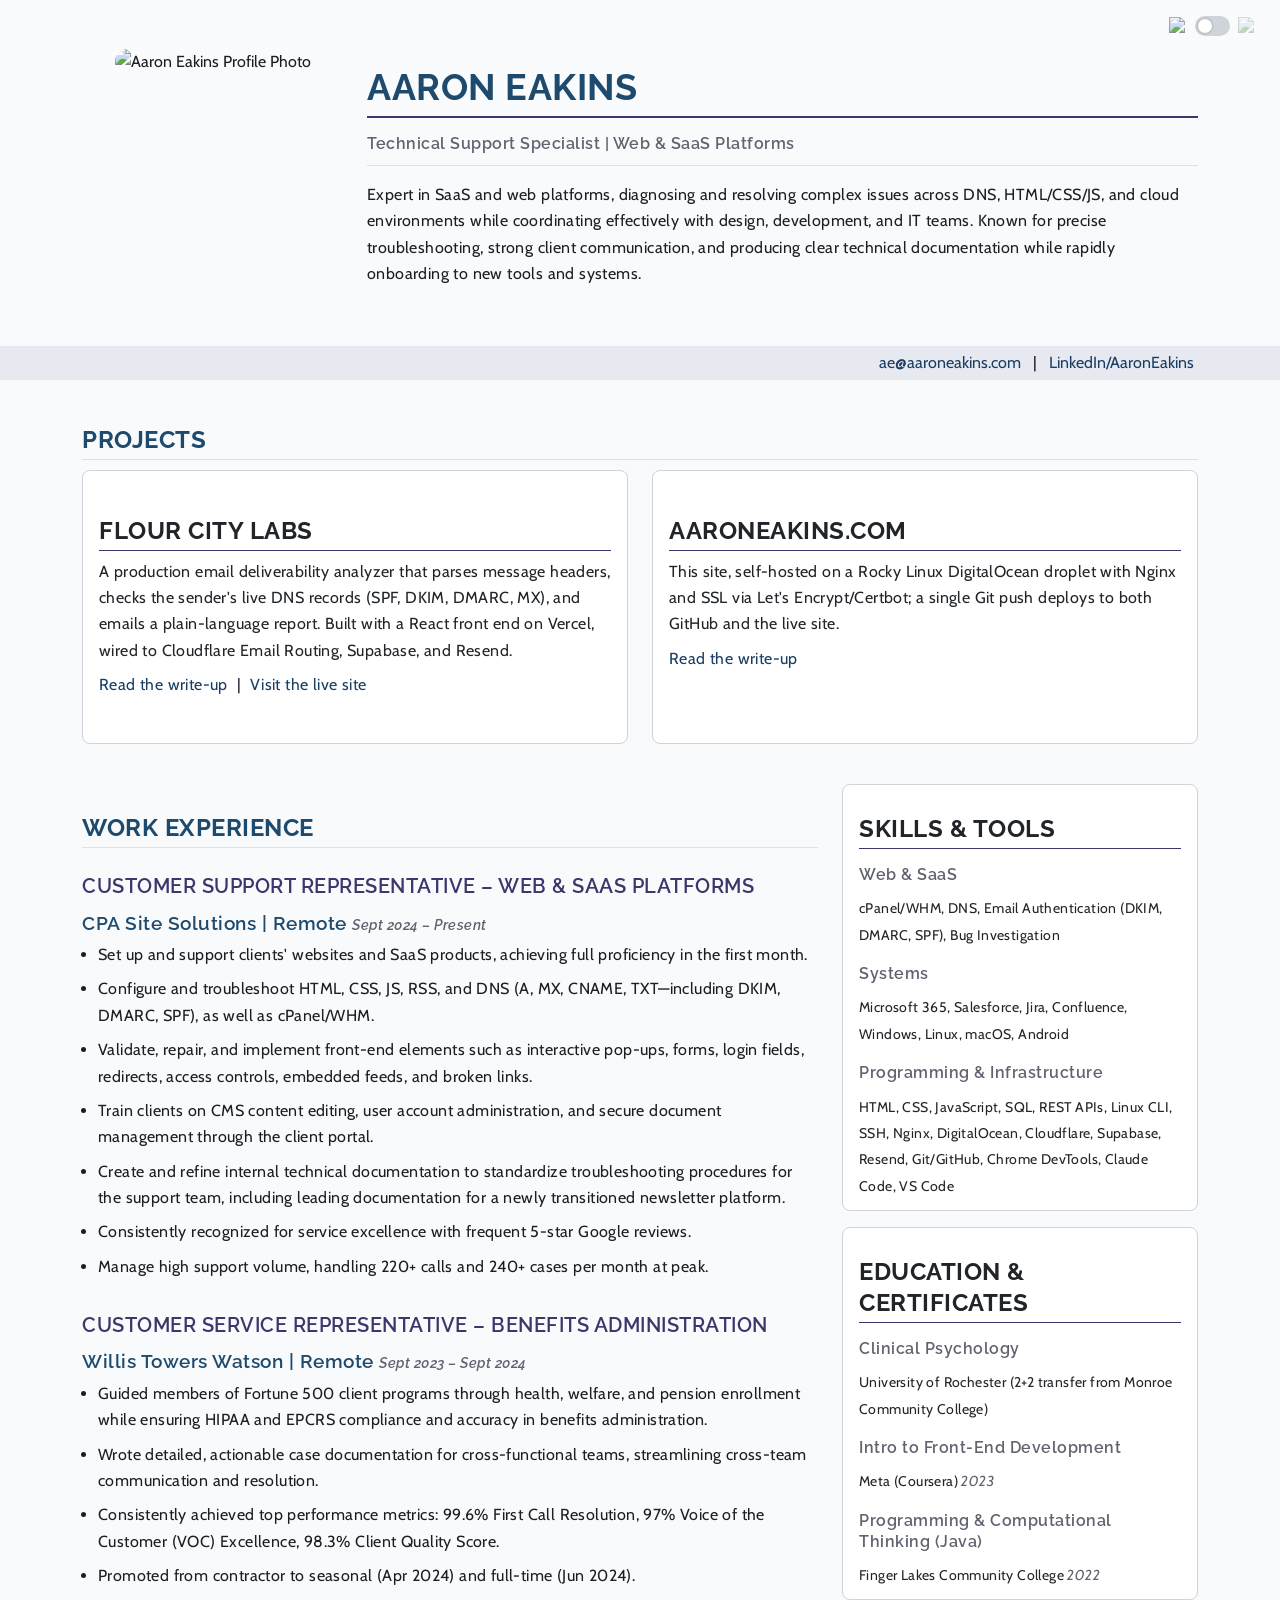
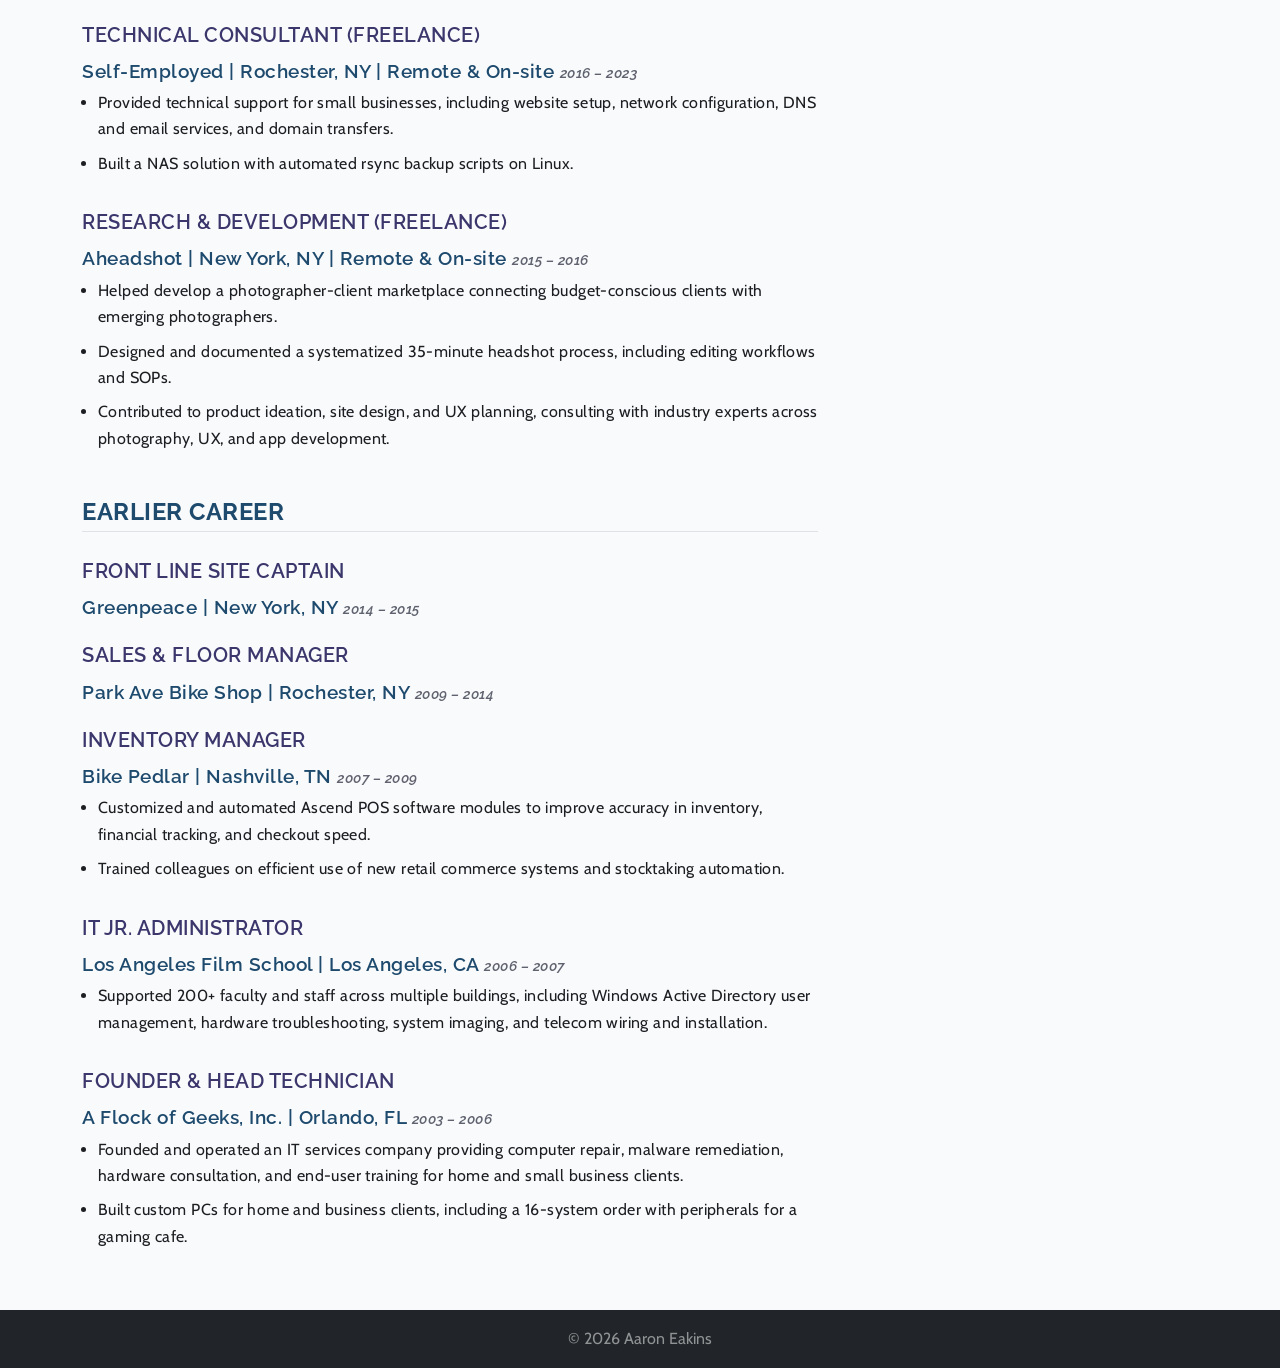
==== commit e95c6685: "Sync home page copy with 2026 resume" ====
--- a/index.html
+++ b/index.html
@@ -89,7 +89,7 @@
 				<div class="card h-100">
 					<div class="card-body">
 						<h2 class="card-title">Flour City Labs</h2>
-						<p class="mb-2">A production email deliverability analyzer (SPF, DKIM, DMARC) and client project system, built with React on Cloudflare, Supabase, and Resend.</p>
+						<p class="mb-2">A production email deliverability analyzer that parses message headers, checks the sender's live DNS records (SPF, DKIM, DMARC, MX), and emails a plain-language report. Built with a React front end on Vercel, wired to Cloudflare Email Routing, Supabase, and Resend.</p>
 						<p class="mb-0"><a href="flour-city-labs.html">Read the write-up</a> &nbsp;|&nbsp; <a href="https://flourcitylabs.com" target="_blank" rel="noopener">Visit the live site</a></p>
 					</div>
 				</div>
@@ -98,7 +98,7 @@
 				<div class="card h-100">
 					<div class="card-body">
 						<h2 class="card-title">aaroneakins.com</h2>
-						<p class="mb-2">This site, self-hosted on a Rocky Linux DigitalOcean droplet with Nginx, Git-based deployment, and Let's Encrypt SSL.</p>
+						<p class="mb-2">This site, self-hosted on a Rocky Linux DigitalOcean droplet with Nginx and SSL via Let's Encrypt/Certbot; a single Git push deploys to both GitHub and the live site.</p>
 						<p class="mb-0"><a href="site-infrastructure.html">Read the write-up</a></p>
 					</div>
 				</div>
@@ -146,7 +146,7 @@
 								<li>Guided members of Fortune 500 client programs through health, welfare, and pension
 									enrollment while ensuring HIPAA and EPCRS compliance and accuracy in benefits
 									administration.</li>
-								<li>Wrote detailed, actionable case documentation for administrative teams, streamlining
+								<li>Wrote detailed, actionable case documentation for cross-functional teams, streamlining
 									cross-team communication and resolution.</li>
 								<li>Consistently achieved top performance metrics: 99.6% First Call Resolution, 97%
 									Voice of the Customer (VOC) Excellence, 98.3% Client Quality Score.</li>
@@ -162,9 +162,8 @@
 								<span class="resume-dates text-muted">2016 – 2023</span>
 							</h4>
 							<ul>
-								<li>Provided technical support for small businesses, including website setup, office
-									network configuration, and hardware purchasing guidance.</li>
-								<li>Configured DNS settings, email services, and managed domain transfers.</li>
+								<li>Provided technical support for small businesses, including website setup,
+									network configuration, DNS and email services, and domain transfers.</li>
 								<li>Built a NAS solution with automated rsync backup scripts on Linux.</li>
 							</ul>
 						</div>
@@ -271,9 +270,9 @@
 						</div>
 						<div class="my-2">
 							<h5>Programming & Infrastructure</h5>
-							<p><small>HTML, CSS, JavaScript, React, TypeScript basics, REST APIs, SQL, Supabase,
-									Cloudflare Workers, Linux CLI, DigitalOcean, Nginx, SSH, Let's Encrypt/Certbot, Git,
-									VS Code, Chrome DevTools</small></p>
+							<p><small>HTML, CSS, JavaScript, SQL, REST APIs, Linux CLI, SSH, Nginx, DigitalOcean,
+									Cloudflare, Supabase, Resend, Git/GitHub, Chrome DevTools, Claude Code,
+									VS Code</small></p>
 						</div>
 					</div>
 				</div>
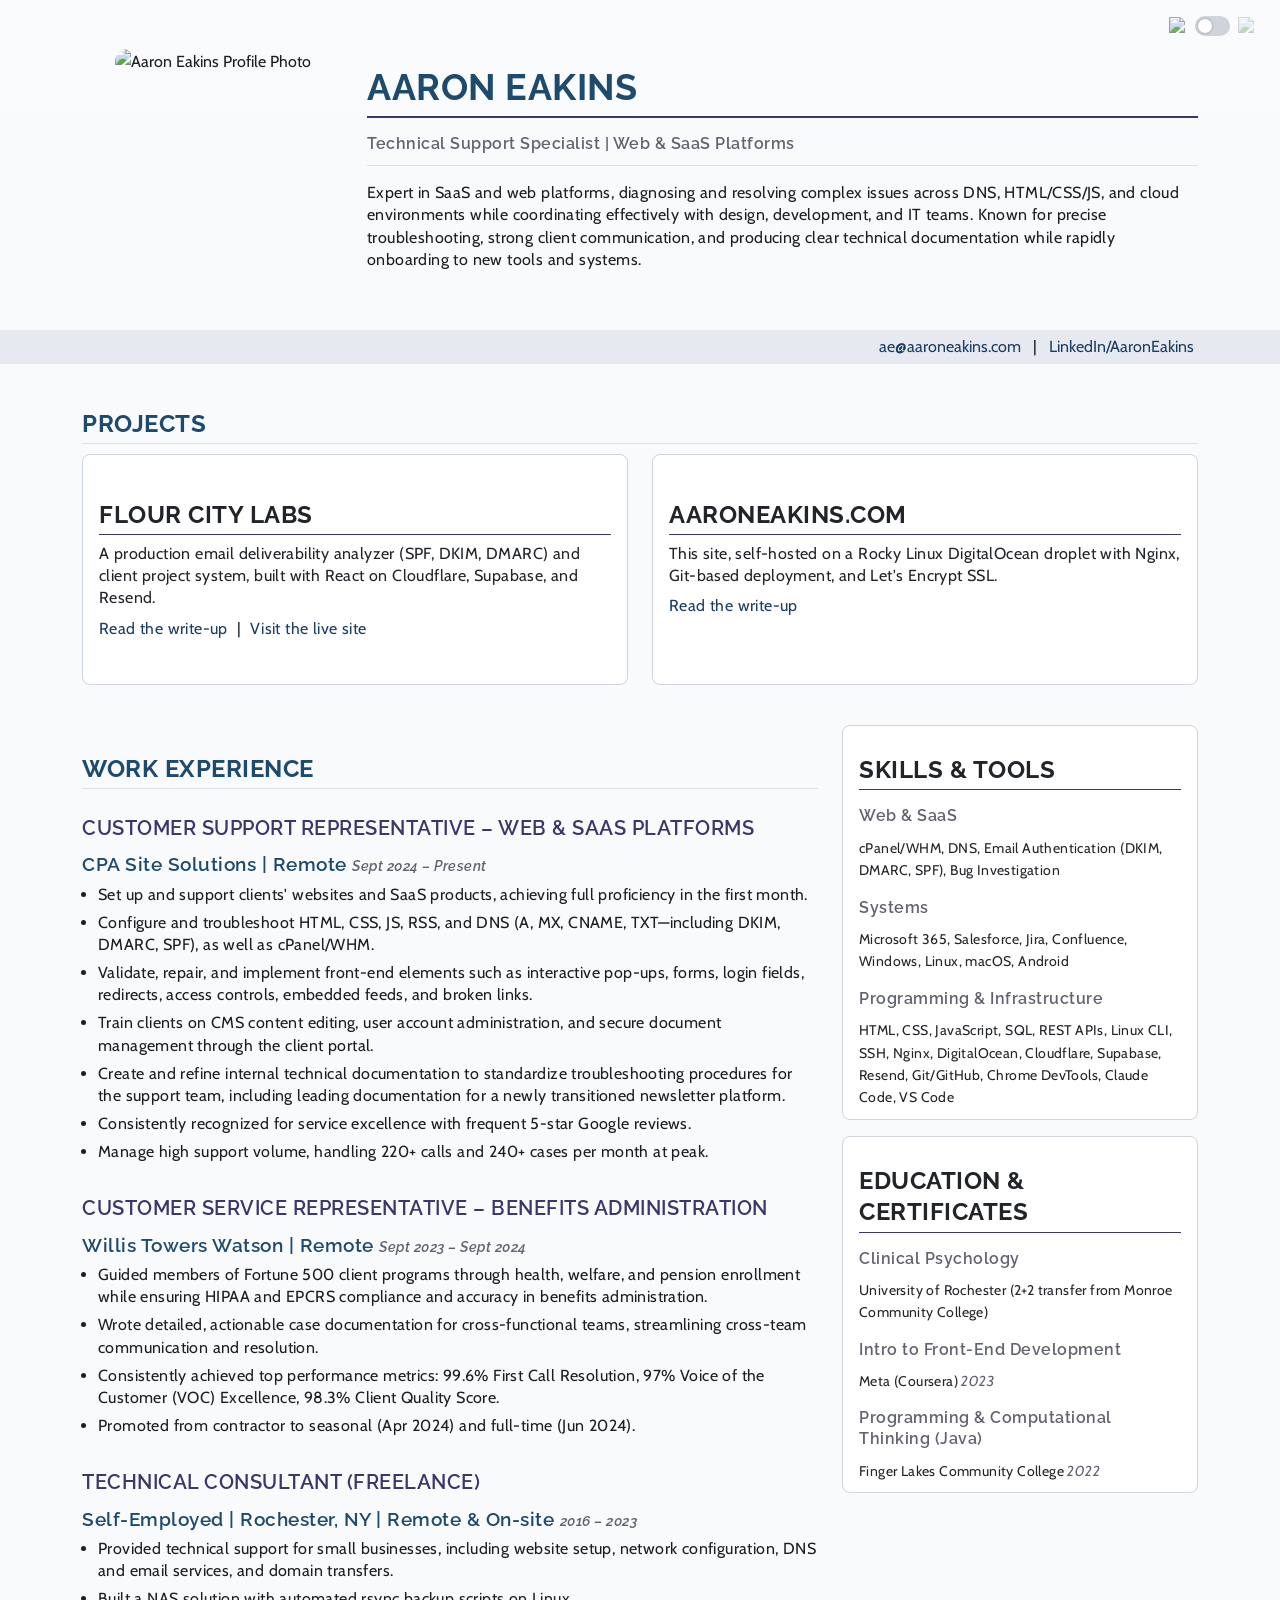
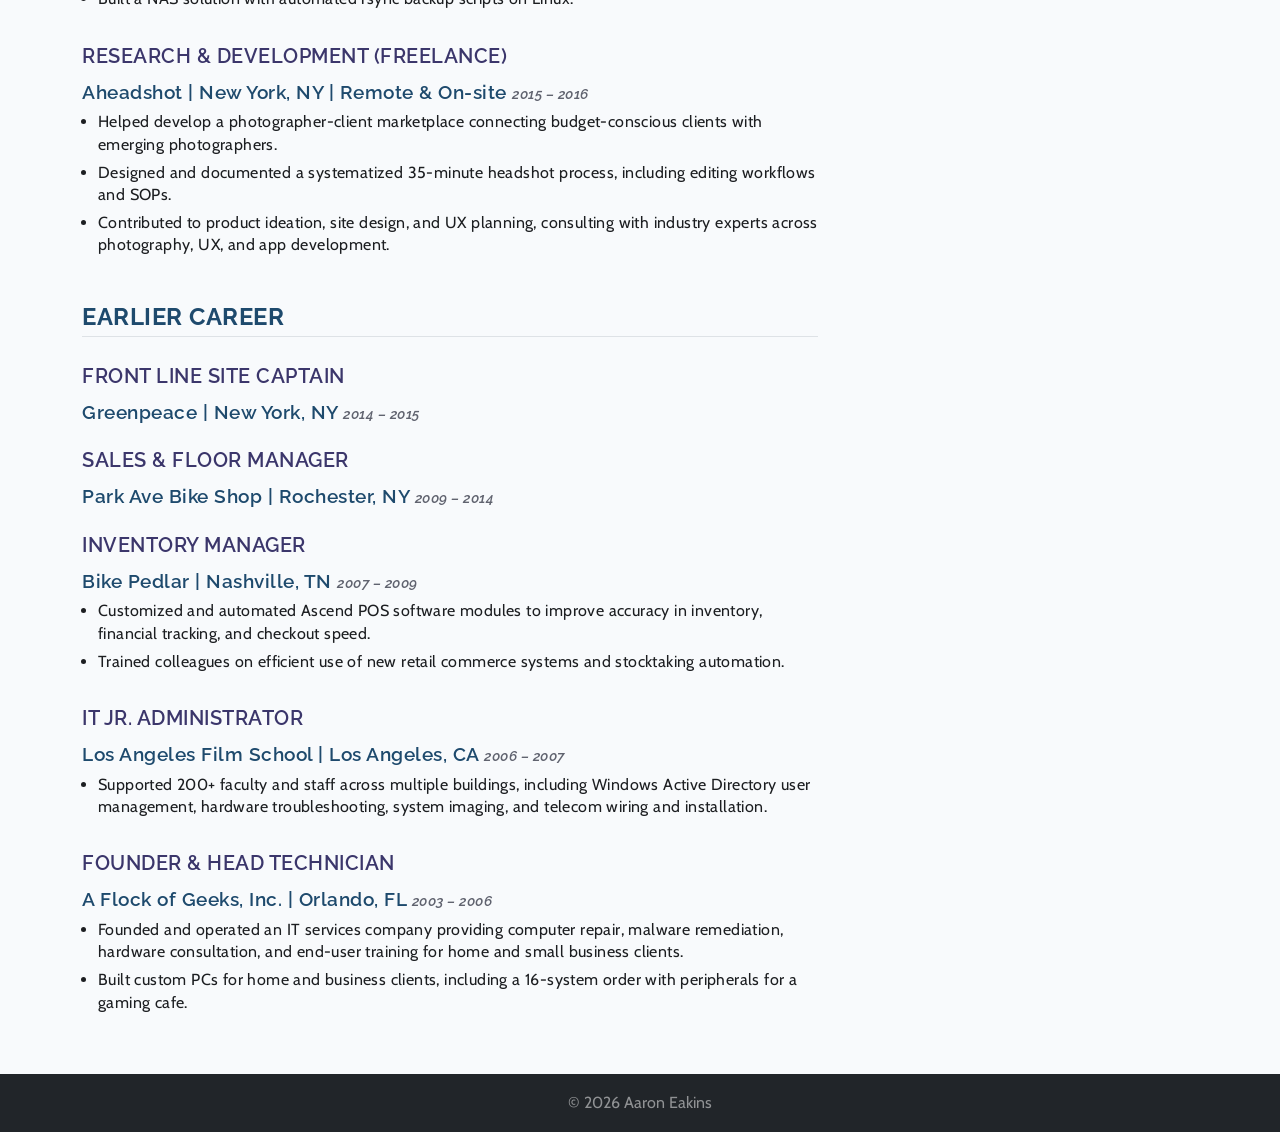
==== commit 910b20ec: "Revert project card copy; tighten resume list spacing" ====
--- a/index.html
+++ b/index.html
@@ -89,7 +89,7 @@
 				<div class="card h-100">
 					<div class="card-body">
 						<h2 class="card-title">Flour City Labs</h2>
-						<p class="mb-2">A production email deliverability analyzer that parses message headers, checks the sender's live DNS records (SPF, DKIM, DMARC, MX), and emails a plain-language report. Built with a React front end on Vercel, wired to Cloudflare Email Routing, Supabase, and Resend.</p>
+						<p class="mb-2">A production email deliverability analyzer (SPF, DKIM, DMARC) and client project system, built with React on Cloudflare, Supabase, and Resend.</p>
 						<p class="mb-0"><a href="flour-city-labs.html">Read the write-up</a> &nbsp;|&nbsp; <a href="https://flourcitylabs.com" target="_blank" rel="noopener">Visit the live site</a></p>
 					</div>
 				</div>
@@ -98,7 +98,7 @@
 				<div class="card h-100">
 					<div class="card-body">
 						<h2 class="card-title">aaroneakins.com</h2>
-						<p class="mb-2">This site, self-hosted on a Rocky Linux DigitalOcean droplet with Nginx and SSL via Let's Encrypt/Certbot; a single Git push deploys to both GitHub and the live site.</p>
+						<p class="mb-2">This site, self-hosted on a Rocky Linux DigitalOcean droplet with Nginx, Git-based deployment, and Let's Encrypt SSL.</p>
 						<p class="mb-0"><a href="site-infrastructure.html">Read the write-up</a></p>
 					</div>
 				</div>
--- a/styles.css
+++ b/styles.css
@@ -211,14 +211,14 @@
 
 p, li {
   font-size: 1rem;
-  line-height: 1.65;
+  line-height: 1.4;
   letter-spacing: 0.4px;
   margin-top: 0;
   margin-bottom: 0.65rem;
 }
 
 ul li {
-  margin-bottom: 0.5rem;
+  margin-bottom: 0.35rem;
 }
 
 
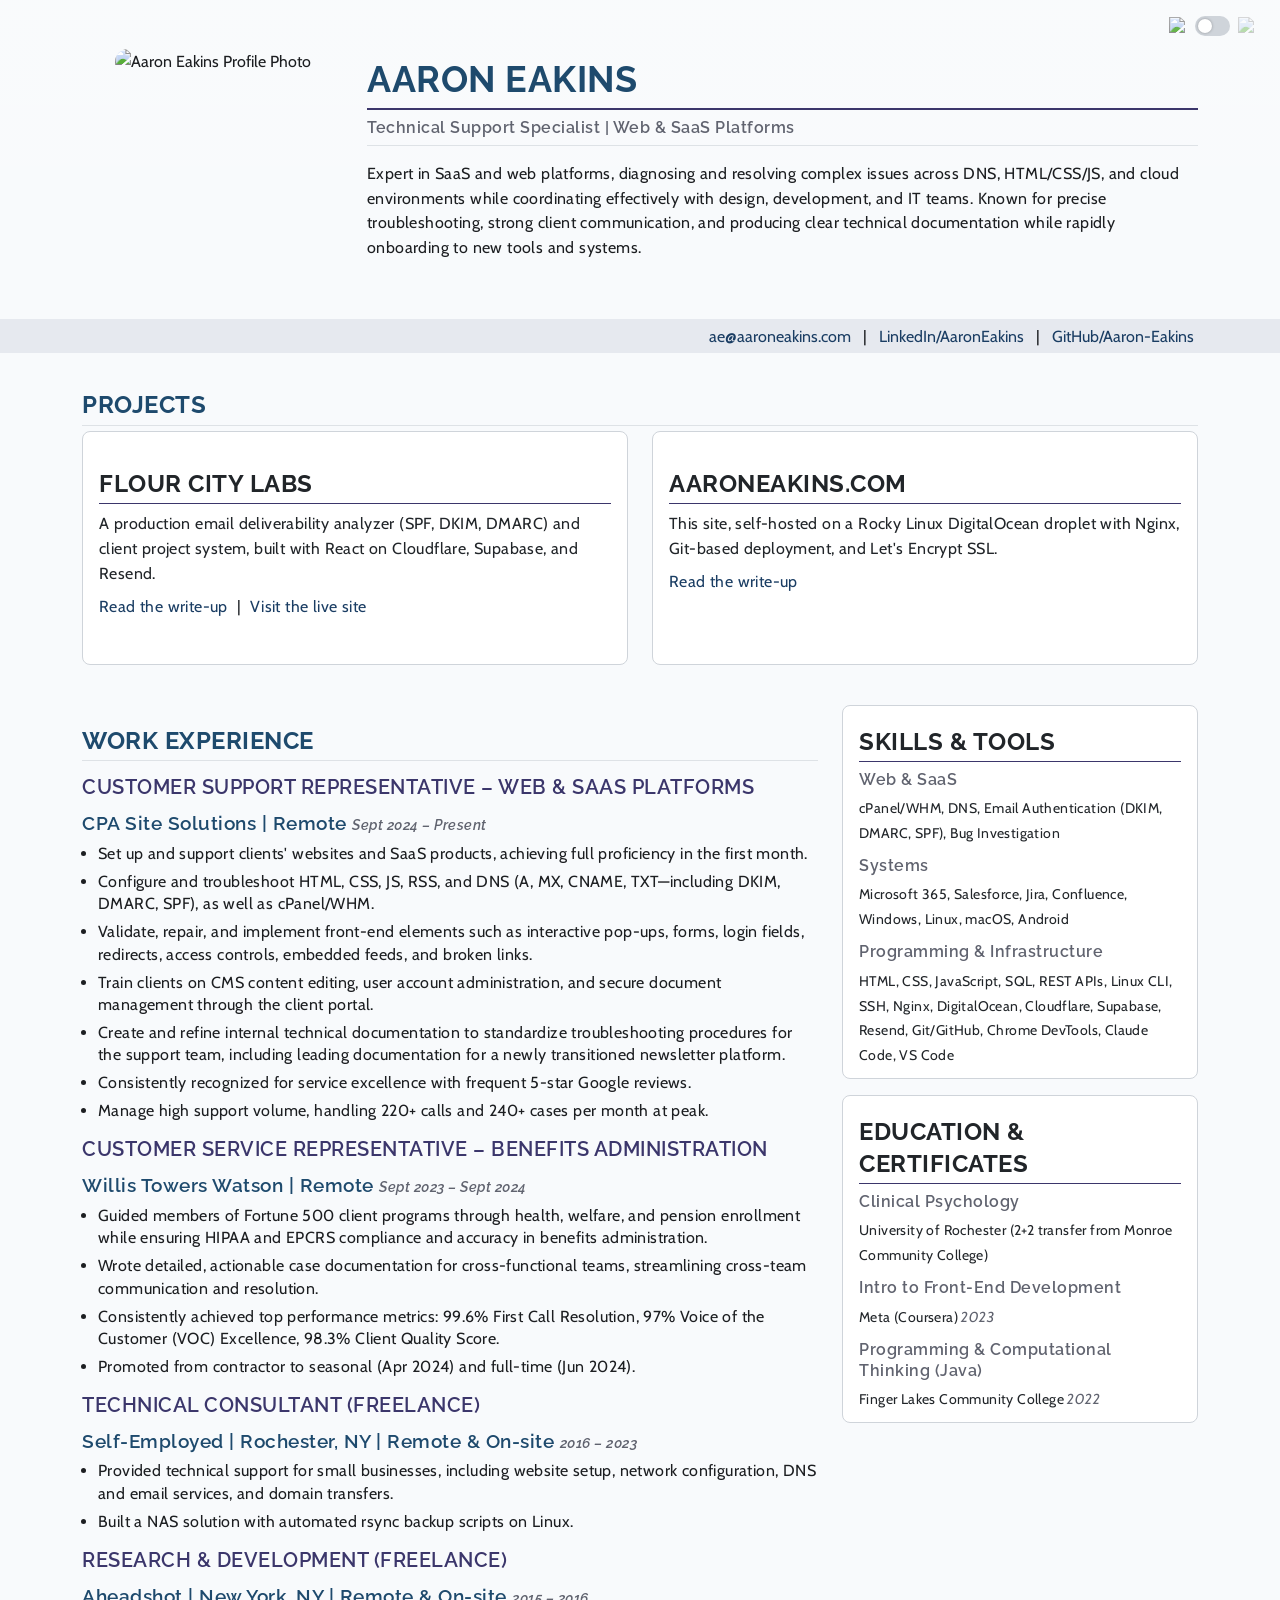
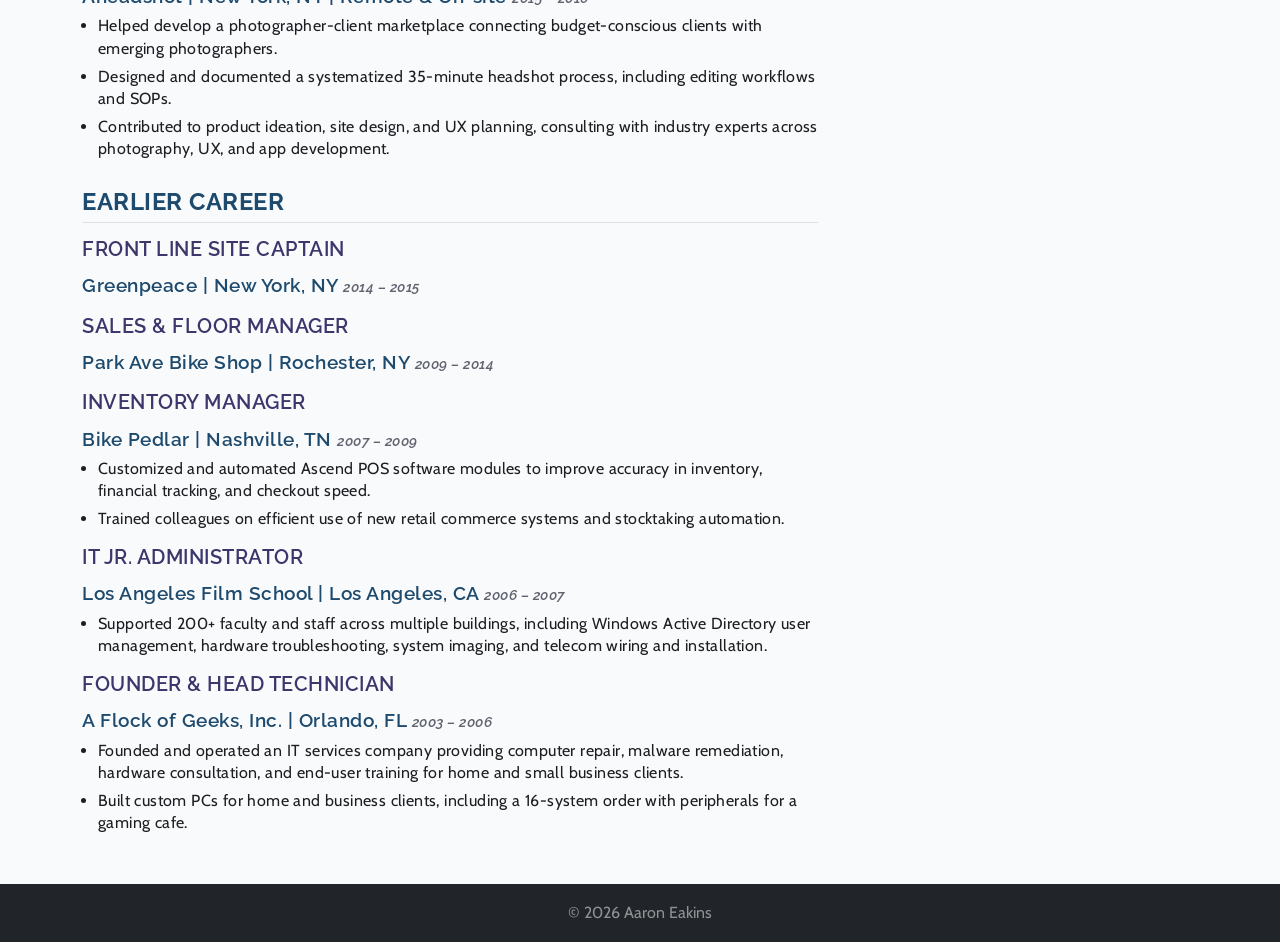
==== commit 7c6e5157: "Loosen paragraph line-height; add GitHub link to nav" ====
--- a/index.html
+++ b/index.html
@@ -75,6 +75,8 @@
 					<a href="mailto:ae@aaroneakins.com">ae@aaroneakins.com</a>
 					<span class="px-2">|</span>
 					<a href="https://www.linkedin.com/in/aaroneakins/" target="_blank">LinkedIn/AaronEakins</a>
+					<span class="px-2">|</span>
+					<a href="https://github.com/Aaron-Eakins" target="_blank">GitHub/Aaron-Eakins</a>
 				</div>
 			</div>
 		</div>
--- a/styles.css
+++ b/styles.css
@@ -166,8 +166,8 @@
   font-family: 'Raleway', sans-serif;
   color: var(--text-accent);
   letter-spacing: 0.5px;
-  margin-top: 1rem;
-  margin-bottom: 0.6rem;
+  margin-top: 0.5rem;
+  margin-bottom: 0.35rem;
   line-height: 1.3;
 }
 
@@ -185,7 +185,7 @@
   text-transform: uppercase;
   border-bottom: 1px solid var(--accent-light);
   padding-bottom: 0.25rem;
-  margin-top: 1.75rem;
+  margin-top: 1.25rem;
 }
 
 h3 {
@@ -211,13 +211,14 @@
 
 p, li {
   font-size: 1rem;
-  line-height: 1.4;
+  line-height: 1.55;
   letter-spacing: 0.4px;
   margin-top: 0;
   margin-bottom: 0.65rem;
 }
 
 ul li {
+  line-height: 1.4;
   margin-bottom: 0.35rem;
 }
 
@@ -253,7 +254,7 @@
 
 .work-experience ul {
   margin-top: 0.25rem;
-  margin-bottom: 1rem;
+  margin-bottom: 0.25rem;
 }
 
 .resume-dates {
